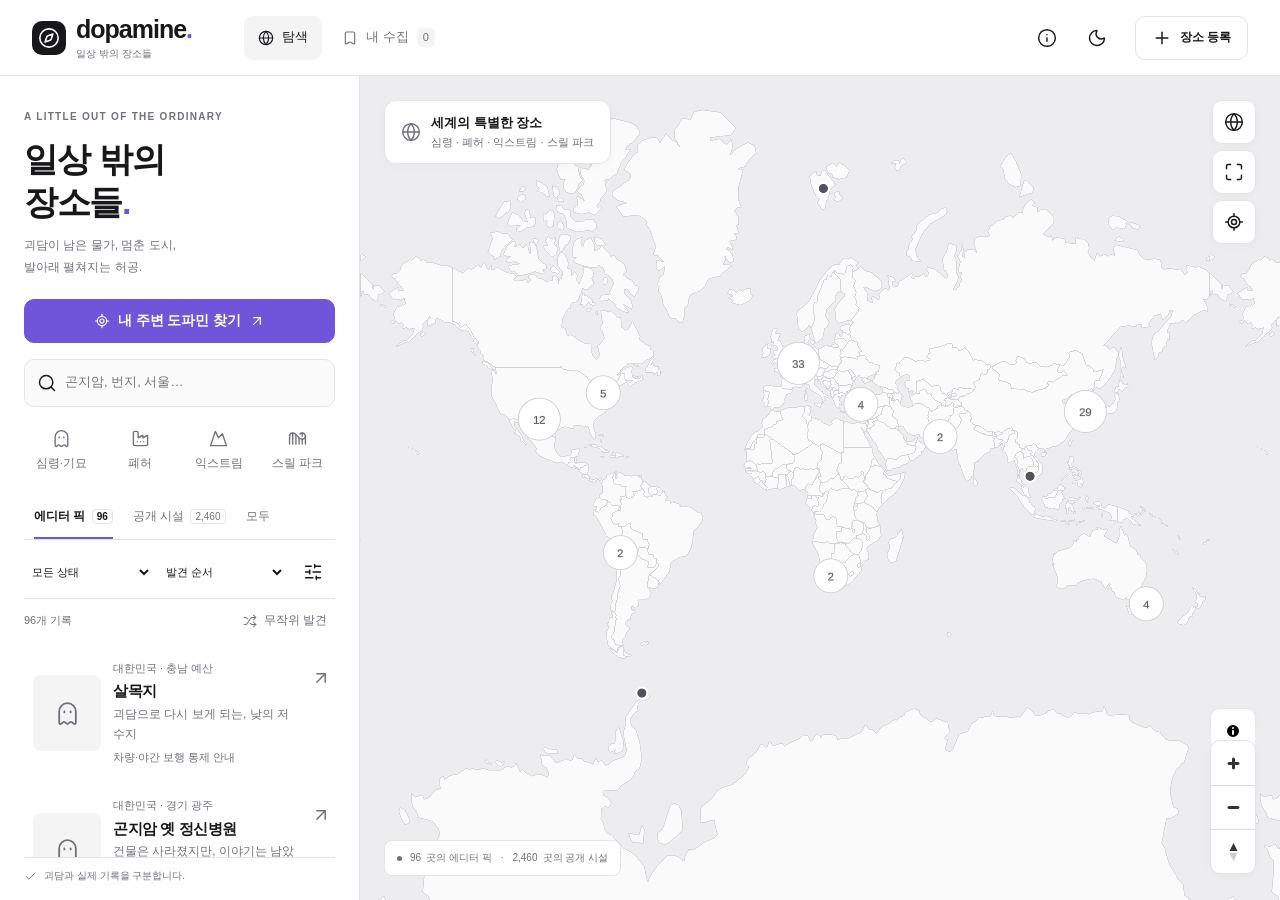
==== index.html @ 3e36cd55 "Publish Dopamine static assets" ====
<!doctype html>
<html lang="ko" data-theme="light">
<head>
<meta charset="UTF-8"><meta name="viewport" content="width=device-width,initial-scale=1,viewport-fit=cover">
<meta name="theme-color" content="#fafafa"><meta name="description" content="심령 명소, 폐허, 아찔한 체험과 스릴 어트랙션. 세계 지도에서 다음 도파민을 발견하고, 내 주변의 특별한 장소를 찾으십시오.">
<title>Dopamine · 일상 밖의 장소들</title><link rel="icon" href="./favicon.svg"><link rel="manifest" href="./manifest.webmanifest"><link rel="stylesheet" href="./app.css"><script type="module" src="./app.js"></script>
<meta property="og:title" content="Dopamine · 일상 밖의 장소들"><meta property="og:description" content="심장이 빨라지는 곳을 찾는 세계 지도."><meta property="og:type" content="website">
<script>try{document.documentElement.dataset.theme=JSON.parse(localStorage.getItem('dopamine-theme'))||(matchMedia('(prefers-color-scheme:dark)').matches?'dark':'light')}catch{}</script>
</head>
<body>
<a class="skip-link" href="#search">장소 검색으로 이동</a>
<header class="app-header">
  <a class="brand" href="./" aria-label="Dopamine 홈"><span class="brand-symbol" data-icon="Compass"></span><span>dopamine<span class="brand-dot">.</span><small>일상 밖의 장소들</small></span></a>
  <nav class="desktop-nav" aria-label="주요 탐색"><button id="explore-button" class="active"><span data-icon="Globe"></span>탐색</button><button id="saved-button"><span data-icon="Bookmark"></span>내 수집 <span id="saved-count" class="count">0</span></button></nav>
  <div class="header-actions"><button id="source-button" class="icon-button" aria-label="자료와 출처"><span data-icon="Info"></span></button><button id="theme-button" class="icon-button" aria-label="어두운 테마로 전환"><span data-icon="Moon"></span></button><button id="suggest-button" class="secondary desktop-only"><span data-icon="Plus"></span>장소 등록</button></div>
</header>
<main class="app-main">
  <aside id="explorer" class="explorer" aria-label="장소 탐색">
    <div class="explorer-top"><div class="intro"><span class="eyebrow">A LITTLE OUT OF THE ORDINARY</span><h1>일상 밖의 <br>장소들<span class="accent-text">.</span></h1><p>괴담이 남은 물가, 멈춘 도시,<br>발아래 펼쳐지는 허공.</p></div><button id="panel-close" class="icon-button mobile-only" aria-label="목록 닫기"><span data-icon="X"></span></button></div>
    <button id="nearby-button" class="primary nearby-cta"><span data-icon="LocateFixed"></span>내 주변 도파민 찾기<span data-icon="ArrowUpRight"></span></button>
    <div class="search-control"><span data-icon="Search"></span><input id="search" type="search" placeholder="곤지암, 번지, 서울…" aria-label="장소 검색" autocomplete="off"><button id="clear-search" class="icon-button" aria-label="검색 지우기" hidden><span data-icon="X"></span></button></div>
    <div id="theme-tabs" class="category-tabs" role="group" aria-label="장소 종류"></div>
    <div class="dataset-tabs" role="group" aria-label="자료 종류"><button data-dataset="curated" class="active">에디터 픽 <span id="curated-count">—</span></button><button data-dataset="inventory">공개 시설 <span id="inventory-count">—</span></button><button data-dataset="all">모두</button></div>
    <div id="location-context" class="location-context" hidden><span data-icon="MapPin"></span><span id="location-label"></span><button id="clear-location" class="icon-button" aria-label="위치 기준 해제"><span data-icon="X"></span></button></div>
    <div class="filter-row"><select id="visit-filter" aria-label="방문 상태"><option value="all">모든 상태</option><option value="visitable">운영 안내 있음</option><option value="archive">제한·미확인</option></select><select id="sort" aria-label="정렬"><option value="editor">발견 순서</option><option value="distance">가까운 순</option><option value="country">나라별</option><option value="rating">내 평점순</option></select><button id="filter-button" class="icon-button" aria-label="상세 필터"><span data-icon="SlidersHorizontal"></span></button></div>
    <div class="list-heading"><span id="result-count" aria-live="polite">기록을 불러오는 중</span><button id="random-button" class="text-button"><span data-icon="Shuffle"></span>무작위 발견</button></div>
    <div id="place-list" class="place-list" aria-label="검색 결과"></div>
    <div class="explorer-footer"><span data-icon="Check"></span><span id="data-note">괴담과 실제 기록을 구분합니다.</span></div>
  </aside>
  <section class="map-stage" aria-label="세계 장소 지도">
    <div id="map" class="map-container"></div>
    <div class="map-title"><span class="map-title-icon" data-icon="Globe"></span><div><strong id="map-title">세계의 특별한 장소</strong><span id="map-subtitle">지도에서 다음 발견을 시작하십시오.</span></div></div>
    <button id="mobile-search" class="mobile-search mobile-only" aria-label="검색과 장소 목록 열기"><span data-icon="Search"></span><span>어디로 떠나시겠습니까.</span><span data-icon="SlidersHorizontal"></span></button>
    <div class="map-actions"><button id="world-button" class="icon-button" aria-label="세계 전체 보기" title="세계 전체"><span data-icon="Globe"></span></button><button id="fit-button" class="icon-button" aria-label="현재 결과에 지도 맞추기" title="결과 보기"><span data-icon="Maximize"></span></button><button id="map-nearby" class="icon-button" aria-label="주변 장소 찾기" title="주변 장소"><span data-icon="LocateFixed"></span></button></div>
    <div id="map-summary" class="map-summary"><span class="live-dot"></span><span id="total-count">—</span>곳의 에디터 픽<span class="summary-divider">·</span><span id="public-total">—</span>곳의 공개 시설</div>
    <div class="mobile-map-teaser mobile-only"><div><span class="eyebrow">YOUR NEXT DISCOVERY</span><strong id="mobile-result-count">일상 밖으로, 한 걸음.</strong></div><button id="teaser-list" class="icon-button" aria-label="장소 목록 열기"><span data-icon="ArrowUpRight"></span></button></div>
    <article id="detail" class="detail-panel" aria-label="장소 상세 기록" hidden tabindex="-1"></article>
  </section>
</main>
<nav class="bottom-nav" aria-label="모바일 주요 탐색"><button data-nav="map" class="active"><span data-icon="Map"></span><span>지도</span></button><button data-nav="list"><span data-icon="List"></span><span>발견</span></button><button data-nav="nearby"><span data-icon="LocateFixed"></span><span>내 주변</span></button><button data-nav="saved"><span data-icon="Bookmark"></span><span>내 수집</span></button><button data-nav="more"><span data-icon="Menu"></span><span>더보기</span></button></nav>
<dialog id="nearby-dialog" class="sheet-dialog"><div class="dialog-heading"><div><span class="eyebrow">CLOSE TO YOU</span><h2>근처에도, 특별한 곳.</h2></div><button class="dialog-close icon-button" aria-label="주변 검색 닫기"><span data-icon="X"></span></button></div><p>현재 위치 또는 원하는 도시를 기준으로 가까운 장소를 찾습니다.</p><button id="locate-button" class="primary full-width"><span data-icon="LocateFixed"></span>현재 위치 사용</button><p class="privacy-note">위치는 이 기기의 거리 계산에만 사용됩니다. 위치를 별도로 저장하거나 전송하지 않습니다. 지도 서비스에는 보고 있는 지도 영역이 요청됩니다.</p><div id="location-error" class="notice" role="status" hidden></div><label for="city-select">도시로 시작하기</label><select id="city-select"><option value="seoul">서울</option><option value="busan">부산</option><option value="daegu">대구</option><option value="daejeon">대전</option><option value="gwangju">광주</option><option value="jeju">제주</option><option value="tokyo">도쿄</option><option value="london">런던</option><option value="paris">파리</option><option value="new-york">뉴욕</option><option value="los-angeles">로스앤젤레스</option><option value="sydney">시드니</option></select><button id="city-button" class="secondary full-width">이 도시 근처 찾기<span data-icon="ArrowUpRight"></span></button><button id="map-center-button" class="text-button full-width"><span data-icon="MapPin"></span>지금 지도 중심에서 찾기</button><div class="radius-row"><label for="radius">검색 반경</label><select id="radius"><option value="25">25 km</option><option value="50" selected>50 km</option><option value="100">100 km</option><option value="300">300 km</option><option value="0">거리 제한 없음</option></select></div></dialog>
<dialog id="filter-dialog" class="sheet-dialog"><div class="dialog-heading"><h2>탐색 필터</h2><button class="dialog-close icon-button" aria-label="필터 닫기"><span data-icon="X"></span></button></div><p>공개 시설은 OpenStreetMap의 시설 기록입니다. 현재 운영과 스릴 수준은 별도로 검증되지 않았습니다.</p><label for="facility-kind">공개 시설 종류</label><select id="facility-kind"><option value="all">모두</option><option value="roller_coaster">롤러코스터</option><option value="zipline">짚라인</option><option value="bungee">번지점프</option></select><button id="reset-filters" class="secondary full-width">검색 조건 초기화</button><button class="primary full-width dialog-apply">적용하기</button></dialog>
<dialog id="more-dialog" class="sheet-dialog"><div class="dialog-heading"><h2>Dopamine</h2><button class="dialog-close icon-button" aria-label="메뉴 닫기"><span data-icon="X"></span></button></div><button id="mobile-suggest" class="secondary full-width"><span data-icon="Plus"></span>내 지도에 장소 등록</button><button id="mobile-sources" class="secondary full-width"><span data-icon="Info"></span>자료와 출처</button><p>내 수집·평점·등록은 이 브라우저에 저장됩니다. 다른 기기나 다른 이용자와 공유되는 계정 기능은 아닙니다.</p></dialog>
<dialog id="suggest-dialog" class="sheet-dialog"><div class="dialog-heading"><div><span class="eyebrow">YOUR FIELD NOTE</span><h2>나만의 장소 기록</h2></div><button class="dialog-close icon-button" aria-label="장소 등록 닫기"><span data-icon="X"></span></button></div><p>이 브라우저의 내 지도에 저장됩니다. 전체 이용자에게 공개되는 등록은 아닙니다.</p><form id="suggest-form"><label for="place-name">장소 이름</label><input id="place-name" required maxlength="70"><div class="form-grid"><div><label for="place-country">나라 · 지역</label><input id="place-country" required maxlength="50"></div><div><label for="place-category">종류</label><select id="place-category"><option value="haunted">심령·기묘</option><option value="ruins">폐허</option><option value="extreme">익스트림</option><option value="parks">스릴 파크</option></select></div></div><div class="form-grid"><div><label for="place-lat">위도</label><input id="place-lat" required type="number" min="-90" max="90" step="any"></div><div><label for="place-lon">경도</label><input id="place-lon" required type="number" min="-180" max="180" step="any"></div></div><label for="place-source">근거 자료 주소</label><input id="place-source" required type="url" placeholder="https://"><label for="place-story">이 장소가 특별한 이유</label><textarea id="place-story" rows="3" maxlength="800" required></textarea><button class="primary full-width" type="submit"><span data-icon="Plus"></span>내 지도에 등록</button></form></dialog>
</body></html>
---- app.css ----
*{box-sizing:border-box}html,body{margin:0;max-width:100%;overflow-x:hidden}html{color-scheme:light}html[data-theme=dark]{color-scheme:dark}body{font-family:Inter,-apple-system,BlinkMacSystemFont,Segoe UI,Noto Sans KR,sans-serif;font-size:14px;line-height:1.6;color:var(--text);background:var(--bg);-webkit-font-smoothing:antialiased}button,input,select,textarea{font:inherit}button,a,input,select,textarea{-webkit-tap-highlight-color:transparent}button{cursor:pointer}button:disabled{cursor:wait;opacity:.5}button,a{touch-action:manipulation}a{color:inherit;text-decoration:none}button{color:inherit;background:none;border:0}button,a{transition:background-color .15s,color .15s,border-color .15s}button:active{transform:scale(.98)}:focus-visible{outline:2px solid var(--accent);outline-offset:3px}button:focus:not(:focus-visible){outline:none}button[hidden],[hidden]{display:none!important}h1,h2,h3,p{margin:0}h1,h2,h3{letter-spacing:-.04em;line-height:1.3;text-wrap:balance}p{overflow-wrap:anywhere;text-wrap:pretty}svg{width:20px;height:20px;flex-shrink:0;stroke-width:1.75}input,select,textarea{min-width:0;min-height:44px;font-size:16px;color:var(--text);background:var(--surface);border:1px solid var(--border);border-radius:10px;padding:10px 12px;width:100%}textarea{resize:vertical}label{display:block;font-weight:500;margin:16px 0 8px}select{padding-right:26px}button{min-height:44px;min-width:44px}a:not(.skip-link){min-height:44px}button.primary,button.secondary,a.primary,a.secondary{display:inline-flex;justify-content:center;align-items:center;gap:8px;min-height:44px;border-radius:10px;padding:11px 16px;font-weight:600;line-height:1.4}button.primary,a.primary{color:#fff;background:var(--accent);border:1px solid var(--accent)}button.primary:hover,a.primary:hover{background:var(--accent-hover)}button.secondary,a.secondary{background:var(--surface);border:1px solid var(--border)}button.secondary:hover,a.secondary:hover{background:var(--hover)}.icon-button{width:44px;height:44px;display:inline-flex;align-items:center;justify-content:center;border-radius:10px;flex-shrink:0}.icon-button:hover{background:var(--hover)}.text-button{display:inline-flex;align-items:center;justify-content:center;gap:7px;font-size:12px;color:var(--muted);border-radius:8px;padding:8px}.text-button:hover{color:var(--text);background:var(--hover)}.full-width{width:100%;margin-top:12px}.eyebrow{font-size:10px;letter-spacing:.13em;color:var(--muted);font-weight:600}.count{padding:1px 6px;background:var(--hover);font-size:11px;border-radius:5px}.skip-link{position:fixed;top:-100px;left:16px;z-index:1000;padding:12px;background:var(--surface)}.skip-link:focus{top:12px}dialog{background:var(--surface);color:var(--text);border:1px solid var(--border);padding:24px;width:calc(100% - 24px);max-width:520px;max-height:85dvh;border-radius:20px;box-shadow:0 16px 50px #0002;overflow-y:auto}dialog::backdrop{background:#0005;backdrop-filter:blur(3px)}.dialog-heading{display:flex;align-items:flex-start;justify-content:space-between;gap:12px;margin-bottom:12px}.dialog-heading h2,dialog h2{font-size:24px;margin-top:5px}dialog p{color:var(--muted);font-size:13px}dialog .dialog-close{float:right}dialog .form-grid{display:grid;grid-template-columns:1fr;gap:0}.source-list{display:grid;gap:16px;margin:24px 0}.source-list article{border-top:1px solid var(--border);padding-top:12px}.source-list a{font-weight:600;display:flex;align-items:center}.source-list p{font-size:13px;color:var(--muted)}.source-note{margin-top:16px!important}.notice{background:var(--hover);border:1px solid var(--border);padding:12px;border-radius:10px;font-size:13px;color:var(--muted);margin-top:12px}.privacy-note{font-size:11px;margin:12px 0 24px}.radius-row{display:flex;align-items:center;gap:16px;margin-top:16px}.radius-row label{flex-shrink:0;margin:0}.radius-row select{flex:1}#toast{position:fixed;bottom:calc(94px + env(safe-area-inset-bottom));left:50%;transform:translate(-50%,12px);background:var(--text);color:var(--surface);border-radius:12px;padding:12px 20px;font-size:13px;z-index:200;opacity:0;transition:opacity .15s,transform .15s;pointer-events:none;max-width:calc(100% - 32px);text-align:center;width:max-content}#toast.visible{opacity:1;transform:translate(-50%)}.data-failure{position:fixed;inset:0;background:var(--bg);z-index:300;padding:64px 24px;text-align:center}.data-failure button{border:1px solid var(--border);border-radius:10px;padding:12px;margin-top:24px}@media(min-width:640px){dialog .form-grid{grid-template-columns:1fr 1fr;gap:16px}dialog{padding:28px}#toast{bottom:32px}}@media(min-width:768px){input,select,textarea{font-size:14px}}@media(prefers-reduced-motion:reduce){*,*:before,*:after{transition:none!important;scroll-behavior:auto!important}}:root{--bg:#fafafa;--surface:#fff;--elevated:#f4f4f5;--text:#18181b;--muted:#71717a;--border:#e4e4e7;--hover:#f4f4f5;--accent:#7054d9;--accent-hover:#6145cb;--accent-soft:#7054d912;--shadow:0 2px 8px #18181b08;--bottom: calc(68px + env(safe-area-inset-bottom)) }[data-theme=dark]{--bg:#09090b;--surface:#18181b;--elevated:#27272a;--text:#fafafa;--muted:#a1a1aa;--border:#27272a;--hover:#27272a;--accent:#9b85ee;--accent-hover:#8c73e4;--accent-soft:#9b85ee18;--shadow:0 2px 8px #0002}.accent-text,.brand-dot{color:var(--accent)}.app-header{height:68px;padding:0 16px;display:flex;align-items:center;justify-content:space-between;background:var(--surface);border-bottom:1px solid var(--border);gap:12px;position:relative;z-index:30}.brand{display:flex;align-items:center;gap:10px;flex-shrink:0;font-size:24px;line-height:1.1;font-weight:650;letter-spacing:-1px}.brand-symbol{height:34px;width:34px;background:var(--text);color:var(--surface);border-radius:10px;display:flex;align-items:center;justify-content:center}.brand-symbol svg{height:22px;width:22px}.brand small{display:none;font-size:10px;color:var(--muted);font-weight:400;letter-spacing:0;margin-top:5px}.header-actions{display:flex;gap:4px;align-items:center}.desktop-only,.desktop-nav{display:none!important}.app-main{height:calc(100dvh - 68px - var(--bottom));position:relative;display:flex;min-height:0}.explorer{position:fixed;z-index:40;left:0;right:0;top:68px;bottom:var(--bottom);background:var(--surface);display:none;flex-direction:column;padding:16px;min-width:0;border-top:1px solid var(--border);overflow:hidden}.explorer.visible{display:flex}.explorer-top{display:flex;align-items:flex-start;justify-content:space-between}.intro{margin-bottom:20px}.intro h1{font-size:28px;font-weight:600;margin-top:8px;letter-spacing:-1.3px}.intro h1 br{display:none}.intro p{color:var(--muted);font-size:13px;margin-top:10px}.intro p br{display:none}.nearby-cta{width:100%;flex-shrink:0}.nearby-cta svg:last-child{margin-left:auto;width:16px}.search-control{display:flex;align-items:center;min-height:48px;margin:16px 0 12px;border:1px solid var(--border);border-radius:10px;background:var(--bg);padding-left:12px;gap:6px;flex-shrink:0}.search-control>svg{width:18px;color:var(--muted)}.search-control input{background:transparent;border:0;padding:10px 2px;box-shadow:none;border-radius:0;appearance:none;flex:1}.search-control input::-webkit-search-cancel-button{display:none}.category-tabs{display:grid;grid-template-columns:repeat(4,1fr);gap:4px;flex-shrink:0}.category-tab{display:flex;flex-direction:column;align-items:center;justify-content:center;gap:6px;font-size:11px;color:var(--muted);padding:9px 2px;border-radius:10px;border:1px solid transparent}.category-tab:hover{background:var(--hover)}.category-tab.active{color:var(--accent);background:var(--accent-soft);border-color:var(--accent)}.category-tab svg{width:19px;height:19px}.dataset-tabs{display:flex;align-items:center;border-bottom:1px solid var(--border);margin-top:12px;flex-shrink:0}.dataset-tabs button{font-size:12px;padding:8px 10px;color:var(--muted);position:relative;white-space:nowrap}.dataset-tabs button.active{color:var(--text);font-weight:600}.dataset-tabs button.active:after{content:"";height:2px;position:absolute;bottom:0;left:10px;right:10px;background:var(--accent)}.dataset-tabs span{font-size:10px;padding:1px 4px;border:1px solid var(--border);border-radius:4px;margin-left:3px}.filter-row{display:flex;align-items:center;gap:6px;margin-top:10px;flex-shrink:0}.filter-row select{flex:1;background:var(--surface);border:0;padding-left:4px;padding-right:20px;border-radius:6px}.location-context{display:flex;align-items:center;gap:8px;padding-left:12px;border:1px solid var(--border);border-radius:10px;font-size:12px;margin-top:12px;flex-shrink:0}.location-context>svg{width:16px;color:var(--accent)}.location-context>span:not([data-icon]){flex:1}.list-heading{display:flex;align-items:center;justify-content:space-between;gap:8px;border-top:1px solid var(--border);margin-top:4px;flex-shrink:0}.list-heading>span{font-size:11px;color:var(--muted)}.list-heading svg{width:14px}.place-list{overflow-y:auto;flex:1;min-height:80px;scrollbar-width:thin;padding-top:4px;overscroll-behavior:contain}.place-card{display:flex;align-items:center;text-align:left;width:100%;gap:12px;padding:12px 8px;min-height:100px;border:1px solid transparent;border-radius:12px;margin-bottom:4px;position:relative}.place-card:hover{background:var(--hover)}.place-card.active{background:var(--accent-soft);border-color:var(--accent)}.place-thumb{width:68px;height:76px;object-fit:cover;border-radius:8px;flex-shrink:0;background:var(--hover);display:flex;align-items:center;justify-content:center;color:var(--muted)}.place-thumb svg{width:25px;height:25px}.card-copy{flex:1;min-width:0}.card-meta{font-size:10px;color:var(--muted);display:flex;align-items:center;gap:5px;overflow:hidden;text-overflow:ellipsis;white-space:nowrap}.card-copy h3{font-size:14px;font-weight:600;margin:4px 0;overflow-wrap:anywhere;letter-spacing:-.03em}.card-copy p{font-size:11px;color:var(--muted);display:-webkit-box;-webkit-line-clamp:2;-webkit-box-orient:vertical;overflow:hidden;line-height:1.65}.card-status{font-size:10px;color:var(--muted);display:block;margin-top:5px}.card-arrow{width:15px;color:var(--muted);align-self:flex-start;margin-top:8px}.public-badge{font-size:9px;border:1px solid var(--border);border-radius:4px;padding:1px 4px}.distance{color:var(--accent);white-space:nowrap}.explorer-footer{border-top:1px solid var(--border);padding:10px 0 0;display:flex;align-items:center;gap:7px;font-size:10px;color:var(--muted);flex-shrink:0}.explorer-footer svg{width:13px;height:13px}.empty{padding:32px 12px;color:var(--muted);text-align:center;font-size:13px}.empty svg{width:32px;height:32px;margin-bottom:12px}.empty button{margin-top:16px}.load-more{width:100%;margin:12px 0}.map-stage{flex:1;min-width:0;position:relative;background:var(--bg);overflow:hidden}.map-container.maplibregl-map{position:absolute;inset:0}.map-title{display:none;position:absolute;top:24px;left:24px;align-items:center;gap:10px;background:var(--surface);border:1px solid var(--border);border-radius:12px;padding:12px 16px;box-shadow:var(--shadow);pointer-events:none}.map-title-icon{display:flex;color:var(--muted)}.map-title strong{display:block;font-weight:600;font-size:13px}.map-title span:not(.map-title-icon){font-size:11px;color:var(--muted);display:block}.mobile-search{position:absolute;top:16px;left:16px;right:16px;width:calc(100% - 32px);height:52px;display:flex;align-items:center;gap:12px;padding:8px 14px;background:var(--surface);border:1px solid var(--border);border-radius:12px;box-shadow:var(--shadow);color:var(--muted);font-size:14px;text-align:left}.mobile-search span:not([data-icon]){flex:1}.mobile-search svg:last-child{width:18px}.map-actions{position:absolute;right:16px;top:88px;display:flex;flex-direction:column;gap:6px}.map-actions button{border:1px solid var(--border);background:var(--surface);box-shadow:var(--shadow)}.map-summary{display:none;position:absolute;bottom:24px;left:24px;background:var(--surface);padding:9px 12px;border:1px solid var(--border);border-radius:8px;font-size:10px;color:var(--muted);align-items:center;gap:5px;pointer-events:none}.live-dot{width:5px;height:5px;background:var(--muted);border-radius:50%;margin-right:3px}.summary-divider{padding:0 4px}.mobile-map-teaser{position:absolute;bottom:46px;left:16px;right:16px;display:flex;align-items:center;justify-content:space-between;gap:12px;border:1px solid var(--border);border-radius:14px;background:var(--surface);padding:12px 14px;box-shadow:var(--shadow)}.mobile-map-teaser strong{display:block;font-size:15px;font-weight:550;margin-top:3px}.mobile-map-teaser .eyebrow{font-size:9px}.bottom-nav{position:fixed;left:0;right:0;bottom:0;height:var(--bottom);padding:5px 8px env(safe-area-inset-bottom);display:flex;align-items:flex-start;justify-content:space-around;border-top:1px solid var(--border);background:var(--surface);z-index:60}.bottom-nav button{display:flex;flex-direction:column;align-items:center;justify-content:center;gap:4px;min-height:56px;flex:1;color:var(--muted);font-size:10px;border-radius:10px}.bottom-nav button.active{color:var(--accent);background:var(--accent-soft)}.bottom-nav svg{width:20px}.detail-panel{position:fixed;inset:80px 8px var(--bottom);z-index:50;background:var(--surface);border:1px solid var(--border);border-radius:18px 18px 0 0;overflow-y:auto;overscroll-behavior:contain;box-shadow:var(--shadow)}.detail-topbar{position:sticky;top:0;z-index:3;display:flex;align-items:center;justify-content:space-between;gap:12px;background:var(--surface);padding:8px 12px;border-bottom:1px solid var(--border)}.detail-topbar>span{font-size:11px;color:var(--muted);display:flex;align-items:center;gap:8px}.detail-topbar .detail-buttons{display:flex;gap:4px}.detail-cover{height:210px;margin:16px 16px 0;border-radius:12px;overflow:hidden;position:relative;background:var(--hover);display:flex;align-items:center;justify-content:center}.detail-cover>img{width:100%;height:100%;object-fit:cover}.missing-photo{text-align:center;color:var(--muted);font-size:12px}.missing-photo svg{height:36px;width:36px;margin-bottom:8px}.detail-content{padding:20px 20px 32px}.detail-kicker{font-size:11px;color:var(--muted);margin-bottom:8px}.detail-content h2{font-size:28px;font-weight:600;overflow-wrap:anywhere}.tagline{font-size:14px;color:var(--muted);margin-top:10px}.tags{display:flex;flex-wrap:wrap;gap:6px;margin-top:16px}.tags span{padding:4px 8px;border:1px solid var(--border);border-radius:6px;font-size:10px;color:var(--muted)}.detail-primary-actions{display:flex;gap:8px;margin:24px 0}.detail-primary-actions .primary{flex:1}.detail-primary-actions .secondary{padding:11px 12px}.metrics{display:grid;grid-template-columns:repeat(2,minmax(0,1fr));gap:12px;padding:16px;border:1px solid var(--border);border-radius:10px;margin:20px 0}.metrics strong{font-size:22px;letter-spacing:-1px;font-weight:550}.metrics small{display:block;font-size:10px;color:var(--muted)}.field-section{border-top:1px solid var(--border);margin-top:24px;padding-top:20px}.section-label{font-size:11px;font-weight:600;display:flex;align-items:center;gap:8px;margin-bottom:10px}.field-section p,.field-section ul{font-size:13px;line-height:1.9;color:var(--muted)}.field-section ul{padding-left:18px;margin:0}.field-section li{margin-bottom:8px}.field-section small{font-size:10px;display:block;margin-top:8px;color:var(--muted)}.status-box{background:var(--bg);border:1px solid var(--border);border-radius:10px;padding:14px;margin:24px 0}.status-box strong{font-size:12px;display:flex;align-items:center;gap:7px}.status-box svg{width:15px}.status-box p{font-size:11px;color:var(--muted);line-height:1.8;margin-top:8px}.travel-links{display:grid;grid-template-columns:1fr;gap:8px}.travel-links a{display:flex;align-items:center;justify-content:space-between;border:1px solid var(--border);border-radius:9px;min-height:44px;padding:10px 12px;font-size:12px}.travel-links a:hover{background:var(--hover)}.travel-links svg{width:15px}.coordinate-note{font-size:10px;color:var(--muted);margin-top:12px;line-height:1.8}.gallery-link{display:flex;align-items:center;gap:8px;font-size:12px;margin:8px 0}.rating{display:flex;align-items:center;justify-content:space-between;gap:8px;margin-top:20px;flex-wrap:wrap}.rating>span{font-size:11px;color:var(--muted)}.rating>div{display:flex}.rating button{width:44px;height:44px;color:var(--muted);border-radius:8px}.rating button.on{color:var(--accent)}.rating button.on svg{fill:var(--accent-soft)}.personal-note{font-size:10px;color:var(--muted);margin-top:6px}.references a{display:flex;align-items:center;justify-content:space-between;gap:8px;font-size:12px;min-height:44px;line-height:1.5;border-bottom:1px solid var(--border);padding:8px 0;overflow-wrap:anywhere}.references p{font-size:10px;margin:12px 0}.photo-note{font-size:10px;color:var(--muted);margin-top:12px}.photo-credit{font-size:10px!important}.license-note{display:block;font-size:10px;color:var(--muted)}.maplibregl-ctrl-group{background:var(--surface)!important;border:1px solid var(--border)!important;border-radius:10px!important;box-shadow:var(--shadow)!important}.maplibregl-ctrl-group button{width:44px!important;height:44px!important}.maplibregl-ctrl button .maplibregl-ctrl-icon{filter:none}[data-theme=dark] .maplibregl-ctrl button .maplibregl-ctrl-icon{filter:invert(1)}.maplibregl-ctrl-attrib{font-size:9px!important;max-width:calc(100vw - 32px);background:var(--surface)!important;color:var(--muted)!important}.maplibregl-ctrl-attrib a{min-height:44px!important;display:inline-flex!important;align-items:center;padding:0 4px}.maplibregl-ctrl-attrib-button{height:44px!important;width:44px!important;background-color:var(--surface)!important}.maplibregl-ctrl-bottom-right .maplibregl-ctrl-group{display:none}.maplibregl-ctrl-bottom-right{bottom:0!important}.maplibregl-canvas-container:focus-visible{outline:none}.sheet-dialog{padding-bottom:max(24px,env(safe-area-inset-bottom))}.dialog-apply{margin-top:16px}@media(max-width:767px){.sheet-dialog[open]{position:fixed;margin:0;inset:auto 0 0;width:100%;max-width:none;border-radius:20px 20px 0 0;max-height:90dvh}.explorer.visible .intro{margin-bottom:10px}.explorer.visible .intro h1{font-size:24px}.explorer.visible .intro p,.explorer.visible .intro .eyebrow,.explorer.visible .nearby-cta{display:none}.explorer.visible .search-control{margin-top:0}.explorer.visible .category-tab{flex-direction:row;font-size:10px;gap:4px}.explorer.visible .category-tab svg{height:16px;width:16px}}@media(min-width:640px){.travel-links{grid-template-columns:1fr 1fr}.detail-content{padding:24px}}@media(min-width:768px){.mobile-only,.bottom-nav{display:none!important}.desktop-only,.desktop-nav{display:flex!important}.app-header{height:76px;padding:0 24px}.brand{font-size:25px}.brand small{display:block}.desktop-nav{align-items:center;gap:6px;margin-left:40px;margin-right:auto}.desktop-nav button{display:flex;align-items:center;gap:8px;color:var(--muted);font-size:13px;padding:10px 14px;border-radius:9px}.desktop-nav button.active{background:var(--hover);color:var(--text)}.desktop-nav svg{height:16px;width:16px}.header-actions{gap:6px}.header-actions .secondary{font-size:12px;margin-left:10px}.app-main{height:calc(100dvh - 76px)}.explorer{position:relative;display:flex;inset:auto;z-index:10;width:340px;flex-shrink:0;padding:24px 20px 16px;border:0;border-right:1px solid var(--border)}.intro{margin-bottom:20px}.intro h1{font-size:34px;margin-top:12px;line-height:1.25}.intro h1 br,.intro p br{display:block}.intro p{font-size:12px;line-height:1.8;margin-top:12px}.search-control input{font-size:13px}.filter-row select{font-size:11px}.map-title,.map-summary{display:flex}.map-actions{top:24px;right:24px}.detail-panel{position:absolute;inset:16px 16px 16px auto;width:390px;border-radius:14px;z-index:25}.detail-cover{height:210px}.detail-content h2{font-size:27px}.maplibregl-ctrl-bottom-right{bottom:16px!important;right:14px!important}.maplibregl-ctrl-bottom-right .maplibregl-ctrl-group{display:block}.maplibregl-ctrl-attrib{max-width:100%}.detail-open .map-summary{display:none}.detail-open .map-actions{right:424px}.detail-open .maplibregl-ctrl-bottom-right{right:416px!important}.detail-open .map-title{max-width:calc(100% - 448px)}}@media(min-width:1200px){.explorer{width:360px;padding:28px 24px 16px}.app-header{padding:0 32px}.map-stage.detail-open>.map-container{right:420px}.detail-panel{top:0;right:0;bottom:0;width:420px;border-radius:0;border-top:0;border-bottom:0;border-right:0;box-shadow:none}.detail-open .map-actions{right:444px}.detail-open .maplibregl-ctrl-bottom-right{right:434px!important}.detail-open .map-title{max-width:calc(100% - 468px)}.detail-content{padding:24px}.detail-cover{height:220px;margin:20px 20px 0}}@media(min-width:1600px){.explorer{width:380px}.detail-panel{width:440px}.map-stage.detail-open>.map-container{right:440px}.detail-open .map-actions{right:464px}.detail-open .maplibregl-ctrl-bottom-right{right:454px!important}}[data-icon]{display:inline-flex;align-items:center;justify-content:center}.maplibregl-ctrl-attrib-button{background-repeat:no-repeat!important;background-position:center!important;background-size:20px 20px!important;list-style:none;display:block;cursor:pointer;border-radius:10px}.maplibregl-ctrl-attrib-button::-webkit-details-marker{display:none}.maplibregl-ctrl-attrib{border:1px solid var(--border);border-radius:10px!important;box-shadow:var(--shadow);padding:0!important;min-width:44px;min-height:44px}.maplibregl-ctrl-attrib[open]{padding:4px 48px 4px 12px!important;max-width:360px}.maplibregl-ctrl-attrib:not([open]) .maplibregl-ctrl-attrib-inner{display:none!important}[data-theme=dark] .maplibregl-ctrl-attrib-button{filter:invert(1)}.search-control:focus-within{border-color:var(--accent)}.search-control input:focus-visible{outline:none}.intro h1{word-spacing:.04em}@media(max-width:767px){.maplibregl-ctrl-attrib[open]{max-width:calc(100vw - 32px)}.map-stage:has(.detail-panel:not([hidden])) .maplibregl-ctrl-bottom-right{display:none}}.card-meta,.card-status{font-size:11px}.card-copy p{font-size:12px}.card-copy h3{font-size:15px}.category-tab,.detail-kicker{font-size:12px}.field-section p,.field-section ul{font-size:14px}.status-box p,.privacy-note{font-size:12px}@media(max-width:767px){.explorer.visible .category-tab{font-size:11px}}.maplibregl-map{font:12px/20px Helvetica Neue,Arial,Helvetica,sans-serif;overflow:hidden;position:relative;-webkit-tap-highlight-color:rgb(0 0 0/0);-webkit-touch-callout:none}.maplibregl-canvas{position:absolute;left:0;top:0}.maplibregl-map:fullscreen{width:100%;height:100%}.maplibregl-ctrl-group button.maplibregl-ctrl-compass{touch-action:none}.maplibregl-canvas-container.maplibregl-interactive,.maplibregl-ctrl-group button.maplibregl-ctrl-compass{cursor:grab;-webkit-user-select:none;-moz-user-select:none;user-select:none}.maplibregl-canvas-container.maplibregl-interactive.maplibregl-track-pointer{cursor:pointer}.maplibregl-canvas-container.maplibregl-interactive:active,.maplibregl-ctrl-group button.maplibregl-ctrl-compass:active{cursor:grabbing}.maplibregl-canvas-container.maplibregl-touch-zoom-rotate,.maplibregl-canvas-container.maplibregl-touch-zoom-rotate .maplibregl-canvas{touch-action:pan-x pan-y}.maplibregl-canvas-container.maplibregl-touch-drag-pan,.maplibregl-canvas-container.maplibregl-touch-drag-pan .maplibregl-canvas{touch-action:pinch-zoom}.maplibregl-canvas-container.maplibregl-touch-zoom-rotate.maplibregl-touch-drag-pan,.maplibregl-canvas-container.maplibregl-touch-zoom-rotate.maplibregl-touch-drag-pan .maplibregl-canvas{touch-action:none}.maplibregl-canvas-container.maplibregl-touch-drag-pan.maplibregl-cooperative-gestures,.maplibregl-canvas-container.maplibregl-touch-drag-pan.maplibregl-cooperative-gestures .maplibregl-canvas{touch-action:pan-x pan-y}.maplibregl-ctrl-bottom-left,.maplibregl-ctrl-bottom-right,.maplibregl-ctrl-top-left,.maplibregl-ctrl-top-right{position:absolute;pointer-events:none;z-index:2}.maplibregl-ctrl-top-left{top:0;left:0}.maplibregl-ctrl-top-right{top:0;right:0}.maplibregl-ctrl-bottom-left{bottom:0;left:0}.maplibregl-ctrl-bottom-right{right:0;bottom:0}.maplibregl-ctrl{clear:both;pointer-events:auto;transform:translate(0)}.maplibregl-ctrl-top-left .maplibregl-ctrl{margin:10px 0 0 10px;float:left}.maplibregl-ctrl-top-right .maplibregl-ctrl{margin:10px 10px 0 0;float:right}.maplibregl-ctrl-bottom-left .maplibregl-ctrl{margin:0 0 10px 10px;float:left}.maplibregl-ctrl-bottom-right .maplibregl-ctrl{margin:0 10px 10px 0;float:right}.maplibregl-ctrl-group{border-radius:4px;background:#fff}.maplibregl-ctrl-group:not(:empty){box-shadow:0 0 0 2px #0000001a}@media(forced-colors:active){.maplibregl-ctrl-group:not(:empty){box-shadow:0 0 0 2px ButtonText}}.maplibregl-ctrl-group button{width:29px;height:29px;display:block;padding:0;outline:none;border:0;box-sizing:border-box;background-color:transparent;cursor:pointer}.maplibregl-ctrl button{-webkit-user-select:none;-moz-user-select:none;user-select:none}.maplibregl-ctrl-group button+button{border-top:1px solid #ddd}.maplibregl-ctrl button .maplibregl-ctrl-icon{display:block;width:100%;height:100%;background-repeat:no-repeat;background-position:50%}@media(forced-colors:active){.maplibregl-ctrl-icon{background-color:transparent}.maplibregl-ctrl-group button+button{border-top:1px solid ButtonText}}.maplibregl-ctrl button::-moz-focus-inner{border:0;padding:0}.maplibregl-ctrl-attrib-button:focus,.maplibregl-ctrl-group button:focus{box-shadow:0 0 2px 2px #0096ff}.maplibregl-ctrl button:disabled{cursor:not-allowed}.maplibregl-ctrl button:disabled .maplibregl-ctrl-icon{opacity:.25}@media(hover:hover){.maplibregl-ctrl button:not(:disabled):hover{background-color:#0000000d}}.maplibregl-ctrl button:not(:disabled):active{background-color:#0000000d}.maplibregl-ctrl-group button:focus:focus-visible{box-shadow:0 0 2px 2px #0096ff}.maplibregl-ctrl-group button:focus:not(:focus-visible){box-shadow:none}.maplibregl-ctrl-group button:focus:first-child{border-radius:4px 4px 0 0}.maplibregl-ctrl-group button:focus:last-child{border-radius:0 0 4px 4px}.maplibregl-ctrl-group button:focus:only-child{border-radius:inherit}.maplibregl-ctrl button.maplibregl-ctrl-zoom-out .maplibregl-ctrl-icon{background-image:url(data:image/svg+xml;charset=utf-8,%3Csvg%20xmlns%3D%22http%3A%2F%2Fwww.w3.org%2F2000%2Fsvg%22%20width%3D%2229%22%20height%3D%2229%22%20fill%3D%22%23333%22%20viewBox%3D%220%200%2029%2029%22%3E%3Cpath%20d%3D%22M10%2013c-.75%200-1.5.75-1.5%201.5S9.25%2016%2010%2016h9c.75%200%201.5-.75%201.5-1.5S19.75%2013%2019%2013z%22%2F%3E%3C%2Fsvg%3E)}.maplibregl-ctrl button.maplibregl-ctrl-zoom-in .maplibregl-ctrl-icon{background-image:url(data:image/svg+xml;charset=utf-8,%3Csvg%20xmlns%3D%22http%3A%2F%2Fwww.w3.org%2F2000%2Fsvg%22%20width%3D%2229%22%20height%3D%2229%22%20fill%3D%22%23333%22%20viewBox%3D%220%200%2029%2029%22%3E%3Cpath%20d%3D%22M14.5%208.5c-.75%200-1.5.75-1.5%201.5v3h-3c-.75%200-1.5.75-1.5%201.5S9.25%2016%2010%2016h3v3c0%20.75.75%201.5%201.5%201.5S16%2019.75%2016%2019v-3h3c.75%200%201.5-.75%201.5-1.5S19.75%2013%2019%2013h-3v-3c0-.75-.75-1.5-1.5-1.5%22%2F%3E%3C%2Fsvg%3E)}@media(forced-colors:active){.maplibregl-ctrl button.maplibregl-ctrl-zoom-out .maplibregl-ctrl-icon{background-image:url(data:image/svg+xml;charset=utf-8,%3Csvg%20xmlns%3D%22http%3A%2F%2Fwww.w3.org%2F2000%2Fsvg%22%20width%3D%2229%22%20height%3D%2229%22%20fill%3D%22%23fff%22%20viewBox%3D%220%200%2029%2029%22%3E%3Cpath%20d%3D%22M10%2013c-.75%200-1.5.75-1.5%201.5S9.25%2016%2010%2016h9c.75%200%201.5-.75%201.5-1.5S19.75%2013%2019%2013z%22%2F%3E%3C%2Fsvg%3E)}.maplibregl-ctrl button.maplibregl-ctrl-zoom-in .maplibregl-ctrl-icon{background-image:url(data:image/svg+xml;charset=utf-8,%3Csvg%20xmlns%3D%22http%3A%2F%2Fwww.w3.org%2F2000%2Fsvg%22%20width%3D%2229%22%20height%3D%2229%22%20fill%3D%22%23fff%22%20viewBox%3D%220%200%2029%2029%22%3E%3Cpath%20d%3D%22M14.5%208.5c-.75%200-1.5.75-1.5%201.5v3h-3c-.75%200-1.5.75-1.5%201.5S9.25%2016%2010%2016h3v3c0%20.75.75%201.5%201.5%201.5S16%2019.75%2016%2019v-3h3c.75%200%201.5-.75%201.5-1.5S19.75%2013%2019%2013h-3v-3c0-.75-.75-1.5-1.5-1.5%22%2F%3E%3C%2Fsvg%3E)}}@media(forced-colors:active)and (prefers-color-scheme:light){.maplibregl-ctrl button.maplibregl-ctrl-zoom-out .maplibregl-ctrl-icon{background-image:url(data:image/svg+xml;charset=utf-8,%3Csvg%20xmlns%3D%22http%3A%2F%2Fwww.w3.org%2F2000%2Fsvg%22%20width%3D%2229%22%20height%3D%2229%22%20viewBox%3D%220%200%2029%2029%22%3E%3Cpath%20d%3D%22M10%2013c-.75%200-1.5.75-1.5%201.5S9.25%2016%2010%2016h9c.75%200%201.5-.75%201.5-1.5S19.75%2013%2019%2013z%22%2F%3E%3C%2Fsvg%3E)}.maplibregl-ctrl button.maplibregl-ctrl-zoom-in .maplibregl-ctrl-icon{background-image:url(data:image/svg+xml;charset=utf-8,%3Csvg%20xmlns%3D%22http%3A%2F%2Fwww.w3.org%2F2000%2Fsvg%22%20width%3D%2229%22%20height%3D%2229%22%20viewBox%3D%220%200%2029%2029%22%3E%3Cpath%20d%3D%22M14.5%208.5c-.75%200-1.5.75-1.5%201.5v3h-3c-.75%200-1.5.75-1.5%201.5S9.25%2016%2010%2016h3v3c0%20.75.75%201.5%201.5%201.5S16%2019.75%2016%2019v-3h3c.75%200%201.5-.75%201.5-1.5S19.75%2013%2019%2013h-3v-3c0-.75-.75-1.5-1.5-1.5%22%2F%3E%3C%2Fsvg%3E)}}.maplibregl-ctrl button.maplibregl-ctrl-fullscreen .maplibregl-ctrl-icon{background-image:url(data:image/svg+xml;charset=utf-8,%3Csvg%20xmlns%3D%22http%3A%2F%2Fwww.w3.org%2F2000%2Fsvg%22%20width%3D%2229%22%20height%3D%2229%22%20fill%3D%22%23333%22%20viewBox%3D%220%200%2029%2029%22%3E%3Cpath%20d%3D%22M24%2016v5.5c0%201.75-.75%202.5-2.5%202.5H16v-1l3-1.5-4-5.5%201-1%205.5%204%201.5-3zM6%2016l1.5%203%205.5-4%201%201-4%205.5%203%201.5v1H7.5C5.75%2024%205%2023.25%205%2021.5V16zm7-11v1l-3%201.5%204%205.5-1%201-5.5-4L6%2013H5V7.5C5%205.75%205.75%205%207.5%205zm11%202.5c0-1.75-.75-2.5-2.5-2.5H16v1l3%201.5-4%205.5%201%201%205.5-4%201.5%203h1z%22%2F%3E%3C%2Fsvg%3E)}.maplibregl-ctrl button.maplibregl-ctrl-shrink .maplibregl-ctrl-icon{background-image:url(data:image/svg+xml;charset=utf-8,%3Csvg%20xmlns%3D%22http%3A%2F%2Fwww.w3.org%2F2000%2Fsvg%22%20width%3D%2229%22%20height%3D%2229%22%20viewBox%3D%220%200%2029%2029%22%3E%3Cpath%20d%3D%22M18.5%2016c-1.75%200-2.5.75-2.5%202.5V24h1l1.5-3%205.5%204%201-1-4-5.5%203-1.5v-1zM13%2018.5c0-1.75-.75-2.5-2.5-2.5H5v1l3%201.5L4%2024l1%201%205.5-4%201.5%203h1zm3-8c0%201.75.75%202.5%202.5%202.5H24v-1l-3-1.5L25%205l-1-1-5.5%204L17%205h-1zM10.5%2013c1.75%200%202.5-.75%202.5-2.5V5h-1l-1.5%203L5%204%204%205l4%205.5L5%2012v1z%22%2F%3E%3C%2Fsvg%3E)}@media(forced-colors:active){.maplibregl-ctrl button.maplibregl-ctrl-fullscreen .maplibregl-ctrl-icon{background-image:url(data:image/svg+xml;charset=utf-8,%3Csvg%20xmlns%3D%22http%3A%2F%2Fwww.w3.org%2F2000%2Fsvg%22%20width%3D%2229%22%20height%3D%2229%22%20fill%3D%22%23fff%22%20viewBox%3D%220%200%2029%2029%22%3E%3Cpath%20d%3D%22M24%2016v5.5c0%201.75-.75%202.5-2.5%202.5H16v-1l3-1.5-4-5.5%201-1%205.5%204%201.5-3zM6%2016l1.5%203%205.5-4%201%201-4%205.5%203%201.5v1H7.5C5.75%2024%205%2023.25%205%2021.5V16zm7-11v1l-3%201.5%204%205.5-1%201-5.5-4L6%2013H5V7.5C5%205.75%205.75%205%207.5%205zm11%202.5c0-1.75-.75-2.5-2.5-2.5H16v1l3%201.5-4%205.5%201%201%205.5-4%201.5%203h1z%22%2F%3E%3C%2Fsvg%3E)}.maplibregl-ctrl button.maplibregl-ctrl-shrink .maplibregl-ctrl-icon{background-image:url(data:image/svg+xml;charset=utf-8,%3Csvg%20xmlns%3D%22http%3A%2F%2Fwww.w3.org%2F2000%2Fsvg%22%20width%3D%2229%22%20height%3D%2229%22%20fill%3D%22%23fff%22%20viewBox%3D%220%200%2029%2029%22%3E%3Cpath%20d%3D%22M18.5%2016c-1.75%200-2.5.75-2.5%202.5V24h1l1.5-3%205.5%204%201-1-4-5.5%203-1.5v-1zM13%2018.5c0-1.75-.75-2.5-2.5-2.5H5v1l3%201.5L4%2024l1%201%205.5-4%201.5%203h1zm3-8c0%201.75.75%202.5%202.5%202.5H24v-1l-3-1.5L25%205l-1-1-5.5%204L17%205h-1zM10.5%2013c1.75%200%202.5-.75%202.5-2.5V5h-1l-1.5%203L5%204%204%205l4%205.5L5%2012v1z%22%2F%3E%3C%2Fsvg%3E)}}@media(forced-colors:active)and (prefers-color-scheme:light){.maplibregl-ctrl button.maplibregl-ctrl-fullscreen .maplibregl-ctrl-icon{background-image:url(data:image/svg+xml;charset=utf-8,%3Csvg%20xmlns%3D%22http%3A%2F%2Fwww.w3.org%2F2000%2Fsvg%22%20width%3D%2229%22%20height%3D%2229%22%20viewBox%3D%220%200%2029%2029%22%3E%3Cpath%20d%3D%22M24%2016v5.5c0%201.75-.75%202.5-2.5%202.5H16v-1l3-1.5-4-5.5%201-1%205.5%204%201.5-3zM6%2016l1.5%203%205.5-4%201%201-4%205.5%203%201.5v1H7.5C5.75%2024%205%2023.25%205%2021.5V16zm7-11v1l-3%201.5%204%205.5-1%201-5.5-4L6%2013H5V7.5C5%205.75%205.75%205%207.5%205zm11%202.5c0-1.75-.75-2.5-2.5-2.5H16v1l3%201.5-4%205.5%201%201%205.5-4%201.5%203h1z%22%2F%3E%3C%2Fsvg%3E)}.maplibregl-ctrl button.maplibregl-ctrl-shrink .maplibregl-ctrl-icon{background-image:url(data:image/svg+xml;charset=utf-8,%3Csvg%20xmlns%3D%22http%3A%2F%2Fwww.w3.org%2F2000%2Fsvg%22%20width%3D%2229%22%20height%3D%2229%22%20viewBox%3D%220%200%2029%2029%22%3E%3Cpath%20d%3D%22M18.5%2016c-1.75%200-2.5.75-2.5%202.5V24h1l1.5-3%205.5%204%201-1-4-5.5%203-1.5v-1zM13%2018.5c0-1.75-.75-2.5-2.5-2.5H5v1l3%201.5L4%2024l1%201%205.5-4%201.5%203h1zm3-8c0%201.75.75%202.5%202.5%202.5H24v-1l-3-1.5L25%205l-1-1-5.5%204L17%205h-1zM10.5%2013c1.75%200%202.5-.75%202.5-2.5V5h-1l-1.5%203L5%204%204%205l4%205.5L5%2012v1z%22%2F%3E%3C%2Fsvg%3E)}}.maplibregl-ctrl button.maplibregl-ctrl-compass .maplibregl-ctrl-icon{background-image:url(data:image/svg+xml;charset=utf-8,%3Csvg%20xmlns%3D%22http%3A%2F%2Fwww.w3.org%2F2000%2Fsvg%22%20width%3D%2229%22%20height%3D%2229%22%20fill%3D%22%23333%22%20viewBox%3D%220%200%2029%2029%22%3E%3Cpath%20d%3D%22m10.5%2014%204-8%204%208z%22%2F%3E%3Cpath%20fill%3D%22%23ccc%22%20d%3D%22m10.5%2016%204%208%204-8z%22%2F%3E%3C%2Fsvg%3E)}@media(forced-colors:active){.maplibregl-ctrl button.maplibregl-ctrl-compass .maplibregl-ctrl-icon{background-image:url(data:image/svg+xml;charset=utf-8,%3Csvg%20xmlns%3D%22http%3A%2F%2Fwww.w3.org%2F2000%2Fsvg%22%20width%3D%2229%22%20height%3D%2229%22%20fill%3D%22%23fff%22%20viewBox%3D%220%200%2029%2029%22%3E%3Cpath%20d%3D%22m10.5%2014%204-8%204%208z%22%2F%3E%3Cpath%20fill%3D%22%23ccc%22%20d%3D%22m10.5%2016%204%208%204-8z%22%2F%3E%3C%2Fsvg%3E)}}@media(forced-colors:active)and (prefers-color-scheme:light){.maplibregl-ctrl button.maplibregl-ctrl-compass .maplibregl-ctrl-icon{background-image:url(data:image/svg+xml;charset=utf-8,%3Csvg%20xmlns%3D%22http%3A%2F%2Fwww.w3.org%2F2000%2Fsvg%22%20width%3D%2229%22%20height%3D%2229%22%20viewBox%3D%220%200%2029%2029%22%3E%3Cpath%20d%3D%22m10.5%2014%204-8%204%208z%22%2F%3E%3Cpath%20fill%3D%22%23ccc%22%20d%3D%22m10.5%2016%204%208%204-8z%22%2F%3E%3C%2Fsvg%3E)}}.maplibregl-ctrl button.maplibregl-ctrl-globe .maplibregl-ctrl-icon{background-image:url(data:image/svg+xml;charset=utf-8,%3Csvg%20xmlns%3D%22http%3A%2F%2Fwww.w3.org%2F2000%2Fsvg%22%20width%3D%2222%22%20height%3D%2222%22%20fill%3D%22none%22%20stroke%3D%22%23333%22%20viewBox%3D%220%200%2022%2022%22%3E%3Ccircle%20cx%3D%2211%22%20cy%3D%2211%22%20r%3D%228.5%22%2F%3E%3Cpath%20d%3D%22M17.5%2011c0%204.819-3.02%208.5-6.5%208.5S4.5%2015.819%204.5%2011%207.52%202.5%2011%202.5s6.5%203.681%206.5%208.5Z%22%2F%3E%3Cpath%20d%3D%22M13.5%2011c0%202.447-.331%204.64-.853%206.206-.262.785-.562%201.384-.872%201.777-.314.399-.58.517-.775.517s-.461-.118-.775-.517c-.31-.393-.61-.992-.872-1.777C8.831%2015.64%208.5%2013.446%208.5%2011s.331-4.64.853-6.206c.262-.785.562-1.384.872-1.777.314-.399.58-.517.775-.517s.461.118.775.517c.31.393.61.992.872%201.777.522%201.565.853%203.76.853%206.206Z%22%2F%3E%3Cpath%20d%3D%22M11%207.5c-1.909%200-3.622-.166-4.845-.428-.616-.132-1.08-.283-1.379-.434a1.3%201.3%200%200%201-.224-.138q.07-.058.224-.138c.299-.151.763-.302%201.379-.434C7.378%205.666%209.091%205.5%2011%205.5s3.622.166%204.845.428c.616.132%201.08.283%201.379.434.105.053.177.1.224.138q-.07.058-.224.138c-.299.151-.763.302-1.379.434-1.223.262-2.936.428-4.845.428Zm0%209c-1.909%200-3.622-.166-4.845-.428-.616-.132-1.08-.283-1.379-.434a1.3%201.3%200%200%201-.224-.138%201.3%201.3%200%200%201%20.224-.138c.299-.151.763-.302%201.379-.434C7.378%2014.666%209.091%2014.5%2011%2014.5s3.622.166%204.845.428c.616.132%201.08.283%201.379.434.105.053.177.1.224.138a1.3%201.3%200%200%201-.224.138c-.299.151-.763.302-1.379.434-1.223.262-2.936.428-4.845.428Zm0-4c-2.46%200-4.672-.222-6.255-.574-.796-.177-1.406-.38-1.805-.59a1.5%201.5%200%200%201-.39-.272.3.3%200%200%201-.047-.064.3.3%200%200%201%20.048-.064c.066-.073.189-.167.389-.272.399-.21%201.009-.413%201.805-.59C6.328%209.722%208.54%209.5%2011%209.5s4.672.222%206.256.574c.795.177%201.405.38%201.804.59.2.105.323.2.39.272a.3.3%200%200%201%20.047.064.3.3%200%200%201-.048.064%201.4%201.4%200%200%201-.389.272c-.399.21-1.009.413-1.804.59-1.584.352-3.796.574-6.256.574Zm-8.501-1.51v.002zm0%20.018v.002zm17.002.002v-.002zm0-.018v-.002z%22%2F%3E%3C%2Fsvg%3E)}.maplibregl-ctrl button.maplibregl-ctrl-globe-enabled .maplibregl-ctrl-icon{background-image:url(data:image/svg+xml;charset=utf-8,%3Csvg%20xmlns%3D%22http%3A%2F%2Fwww.w3.org%2F2000%2Fsvg%22%20width%3D%2222%22%20height%3D%2222%22%20fill%3D%22none%22%20stroke%3D%22%2333b5e5%22%20viewBox%3D%220%200%2022%2022%22%3E%3Ccircle%20cx%3D%2211%22%20cy%3D%2211%22%20r%3D%228.5%22%2F%3E%3Cpath%20d%3D%22M17.5%2011c0%204.819-3.02%208.5-6.5%208.5S4.5%2015.819%204.5%2011%207.52%202.5%2011%202.5s6.5%203.681%206.5%208.5Z%22%2F%3E%3Cpath%20d%3D%22M13.5%2011c0%202.447-.331%204.64-.853%206.206-.262.785-.562%201.384-.872%201.777-.314.399-.58.517-.775.517s-.461-.118-.775-.517c-.31-.393-.61-.992-.872-1.777C8.831%2015.64%208.5%2013.446%208.5%2011s.331-4.64.853-6.206c.262-.785.562-1.384.872-1.777.314-.399.58-.517.775-.517s.461.118.775.517c.31.393.61.992.872%201.777.522%201.565.853%203.76.853%206.206Z%22%2F%3E%3Cpath%20d%3D%22M11%207.5c-1.909%200-3.622-.166-4.845-.428-.616-.132-1.08-.283-1.379-.434a1.3%201.3%200%200%201-.224-.138q.07-.058.224-.138c.299-.151.763-.302%201.379-.434C7.378%205.666%209.091%205.5%2011%205.5s3.622.166%204.845.428c.616.132%201.08.283%201.379.434.105.053.177.1.224.138q-.07.058-.224.138c-.299.151-.763.302-1.379.434-1.223.262-2.936.428-4.845.428Zm0%209c-1.909%200-3.622-.166-4.845-.428-.616-.132-1.08-.283-1.379-.434a1.3%201.3%200%200%201-.224-.138%201.3%201.3%200%200%201%20.224-.138c.299-.151.763-.302%201.379-.434C7.378%2014.666%209.091%2014.5%2011%2014.5s3.622.166%204.845.428c.616.132%201.08.283%201.379.434.105.053.177.1.224.138a1.3%201.3%200%200%201-.224.138c-.299.151-.763.302-1.379.434-1.223.262-2.936.428-4.845.428Zm0-4c-2.46%200-4.672-.222-6.255-.574-.796-.177-1.406-.38-1.805-.59a1.5%201.5%200%200%201-.39-.272.3.3%200%200%201-.047-.064.3.3%200%200%201%20.048-.064c.066-.073.189-.167.389-.272.399-.21%201.009-.413%201.805-.59C6.328%209.722%208.54%209.5%2011%209.5s4.672.222%206.256.574c.795.177%201.405.38%201.804.59.2.105.323.2.39.272a.3.3%200%200%201%20.047.064.3.3%200%200%201-.048.064%201.4%201.4%200%200%201-.389.272c-.399.21-1.009.413-1.804.59-1.584.352-3.796.574-6.256.574Zm-8.501-1.51v.002zm0%20.018v.002zm17.002.002v-.002zm0-.018v-.002z%22%2F%3E%3C%2Fsvg%3E)}.maplibregl-ctrl button.maplibregl-ctrl-terrain .maplibregl-ctrl-icon{background-image:url(data:image/svg+xml;charset=utf-8,%3Csvg%20xmlns%3D%22http%3A%2F%2Fwww.w3.org%2F2000%2Fsvg%22%20width%3D%2222%22%20height%3D%2222%22%20fill%3D%22%23333%22%20viewBox%3D%220%200%2022%2022%22%3E%3Cpath%20d%3D%22m1.754%2013.406%204.453-4.851%203.09%203.09%203.281%203.277.969-.969-3.309-3.312%203.844-4.121%206.148%206.886h1.082v-.855l-7.207-8.07-4.84%205.187L6.169%206.57l-5.48%205.965v.871ZM.688%2016.844h20.625v1.375H.688Zm0%200%22%2F%3E%3C%2Fsvg%3E)}.maplibregl-ctrl button.maplibregl-ctrl-terrain-enabled .maplibregl-ctrl-icon{background-image:url(data:image/svg+xml;charset=utf-8,%3Csvg%20xmlns%3D%22http%3A%2F%2Fwww.w3.org%2F2000%2Fsvg%22%20width%3D%2222%22%20height%3D%2222%22%20fill%3D%22%2333b5e5%22%20viewBox%3D%220%200%2022%2022%22%3E%3Cpath%20d%3D%22m1.754%2013.406%204.453-4.851%203.09%203.09%203.281%203.277.969-.969-3.309-3.312%203.844-4.121%206.148%206.886h1.082v-.855l-7.207-8.07-4.84%205.187L6.169%206.57l-5.48%205.965v.871ZM.688%2016.844h20.625v1.375H.688Zm0%200%22%2F%3E%3C%2Fsvg%3E)}.maplibregl-ctrl button.maplibregl-ctrl-geolocate .maplibregl-ctrl-icon{background-image:url(data:image/svg+xml;charset=utf-8,%3Csvg%20xmlns%3D%22http%3A%2F%2Fwww.w3.org%2F2000%2Fsvg%22%20width%3D%2229%22%20height%3D%2229%22%20fill%3D%22%23333%22%20viewBox%3D%220%200%2020%2020%22%3E%3Cpath%20d%3D%22M10%204C9%204%209%205%209%205v.1A5%205%200%200%200%205.1%209H5s-1%200-1%201%201%201%201%201h.1A5%205%200%200%200%209%2014.9v.1s0%201%201%201%201-1%201-1v-.1a5%205%200%200%200%203.9-3.9h.1s1%200%201-1-1-1-1-1h-.1A5%205%200%200%200%2011%205.1V5s0-1-1-1m0%202.5a3.5%203.5%200%201%201%200%207%203.5%203.5%200%201%201%200-7%22%2F%3E%3Ccircle%20cx%3D%2210%22%20cy%3D%2210%22%20r%3D%222%22%2F%3E%3C%2Fsvg%3E)}.maplibregl-ctrl button.maplibregl-ctrl-geolocate:disabled .maplibregl-ctrl-icon{background-image:url(data:image/svg+xml;charset=utf-8,%3Csvg%20xmlns%3D%22http%3A%2F%2Fwww.w3.org%2F2000%2Fsvg%22%20width%3D%2229%22%20height%3D%2229%22%20fill%3D%22%23aaa%22%20viewBox%3D%220%200%2020%2020%22%3E%3Cpath%20d%3D%22M10%204C9%204%209%205%209%205v.1A5%205%200%200%200%205.1%209H5s-1%200-1%201%201%201%201%201h.1A5%205%200%200%200%209%2014.9v.1s0%201%201%201%201-1%201-1v-.1a5%205%200%200%200%203.9-3.9h.1s1%200%201-1-1-1-1-1h-.1A5%205%200%200%200%2011%205.1V5s0-1-1-1m0%202.5a3.5%203.5%200%201%201%200%207%203.5%203.5%200%201%201%200-7%22%2F%3E%3Ccircle%20cx%3D%2210%22%20cy%3D%2210%22%20r%3D%222%22%2F%3E%3Cpath%20fill%3D%22red%22%20d%3D%22m14%205%201%201-9%209-1-1z%22%2F%3E%3C%2Fsvg%3E)}.maplibregl-ctrl button.maplibregl-ctrl-geolocate.maplibregl-ctrl-geolocate-active .maplibregl-ctrl-icon{background-image:url(data:image/svg+xml;charset=utf-8,%3Csvg%20xmlns%3D%22http%3A%2F%2Fwww.w3.org%2F2000%2Fsvg%22%20width%3D%2229%22%20height%3D%2229%22%20fill%3D%22%2333b5e5%22%20viewBox%3D%220%200%2020%2020%22%3E%3Cpath%20d%3D%22M10%204C9%204%209%205%209%205v.1A5%205%200%200%200%205.1%209H5s-1%200-1%201%201%201%201%201h.1A5%205%200%200%200%209%2014.9v.1s0%201%201%201%201-1%201-1v-.1a5%205%200%200%200%203.9-3.9h.1s1%200%201-1-1-1-1-1h-.1A5%205%200%200%200%2011%205.1V5s0-1-1-1m0%202.5a3.5%203.5%200%201%201%200%207%203.5%203.5%200%201%201%200-7%22%2F%3E%3Ccircle%20cx%3D%2210%22%20cy%3D%2210%22%20r%3D%222%22%2F%3E%3C%2Fsvg%3E)}.maplibregl-ctrl button.maplibregl-ctrl-geolocate.maplibregl-ctrl-geolocate-active-error .maplibregl-ctrl-icon{background-image:url(data:image/svg+xml;charset=utf-8,%3Csvg%20xmlns%3D%22http%3A%2F%2Fwww.w3.org%2F2000%2Fsvg%22%20width%3D%2229%22%20height%3D%2229%22%20fill%3D%22%23e58978%22%20viewBox%3D%220%200%2020%2020%22%3E%3Cpath%20d%3D%22M10%204C9%204%209%205%209%205v.1A5%205%200%200%200%205.1%209H5s-1%200-1%201%201%201%201%201h.1A5%205%200%200%200%209%2014.9v.1s0%201%201%201%201-1%201-1v-.1a5%205%200%200%200%203.9-3.9h.1s1%200%201-1-1-1-1-1h-.1A5%205%200%200%200%2011%205.1V5s0-1-1-1m0%202.5a3.5%203.5%200%201%201%200%207%203.5%203.5%200%201%201%200-7%22%2F%3E%3Ccircle%20cx%3D%2210%22%20cy%3D%2210%22%20r%3D%222%22%2F%3E%3C%2Fsvg%3E)}.maplibregl-ctrl button.maplibregl-ctrl-geolocate.maplibregl-ctrl-geolocate-background .maplibregl-ctrl-icon{background-image:url(data:image/svg+xml;charset=utf-8,%3Csvg%20xmlns%3D%22http%3A%2F%2Fwww.w3.org%2F2000%2Fsvg%22%20width%3D%2229%22%20height%3D%2229%22%20fill%3D%22%2333b5e5%22%20viewBox%3D%220%200%2020%2020%22%3E%3Cpath%20d%3D%22M10%204C9%204%209%205%209%205v.1A5%205%200%200%200%205.1%209H5s-1%200-1%201%201%201%201%201h.1A5%205%200%200%200%209%2014.9v.1s0%201%201%201%201-1%201-1v-.1a5%205%200%200%200%203.9-3.9h.1s1%200%201-1-1-1-1-1h-.1A5%205%200%200%200%2011%205.1V5s0-1-1-1m0%202.5a3.5%203.5%200%201%201%200%207%203.5%203.5%200%201%201%200-7%22%2F%3E%3C%2Fsvg%3E)}.maplibregl-ctrl button.maplibregl-ctrl-geolocate.maplibregl-ctrl-geolocate-background-error .maplibregl-ctrl-icon{background-image:url(data:image/svg+xml;charset=utf-8,%3Csvg%20xmlns%3D%22http%3A%2F%2Fwww.w3.org%2F2000%2Fsvg%22%20width%3D%2229%22%20height%3D%2229%22%20fill%3D%22%23e54e33%22%20viewBox%3D%220%200%2020%2020%22%3E%3Cpath%20d%3D%22M10%204C9%204%209%205%209%205v.1A5%205%200%200%200%205.1%209H5s-1%200-1%201%201%201%201%201h.1A5%205%200%200%200%209%2014.9v.1s0%201%201%201%201-1%201-1v-.1a5%205%200%200%200%203.9-3.9h.1s1%200%201-1-1-1-1-1h-.1A5%205%200%200%200%2011%205.1V5s0-1-1-1m0%202.5a3.5%203.5%200%201%201%200%207%203.5%203.5%200%201%201%200-7%22%2F%3E%3C%2Fsvg%3E)}.maplibregl-ctrl button.maplibregl-ctrl-geolocate.maplibregl-ctrl-geolocate-waiting .maplibregl-ctrl-icon{animation:maplibregl-spin 2s linear infinite}@media(forced-colors:active){.maplibregl-ctrl button.maplibregl-ctrl-geolocate .maplibregl-ctrl-icon{background-image:url(data:image/svg+xml;charset=utf-8,%3Csvg%20xmlns%3D%22http%3A%2F%2Fwww.w3.org%2F2000%2Fsvg%22%20width%3D%2229%22%20height%3D%2229%22%20fill%3D%22%23fff%22%20viewBox%3D%220%200%2020%2020%22%3E%3Cpath%20d%3D%22M10%204C9%204%209%205%209%205v.1A5%205%200%200%200%205.1%209H5s-1%200-1%201%201%201%201%201h.1A5%205%200%200%200%209%2014.9v.1s0%201%201%201%201-1%201-1v-.1a5%205%200%200%200%203.9-3.9h.1s1%200%201-1-1-1-1-1h-.1A5%205%200%200%200%2011%205.1V5s0-1-1-1m0%202.5a3.5%203.5%200%201%201%200%207%203.5%203.5%200%201%201%200-7%22%2F%3E%3Ccircle%20cx%3D%2210%22%20cy%3D%2210%22%20r%3D%222%22%2F%3E%3C%2Fsvg%3E)}.maplibregl-ctrl button.maplibregl-ctrl-geolocate:disabled .maplibregl-ctrl-icon{background-image:url(data:image/svg+xml;charset=utf-8,%3Csvg%20xmlns%3D%22http%3A%2F%2Fwww.w3.org%2F2000%2Fsvg%22%20width%3D%2229%22%20height%3D%2229%22%20fill%3D%22%23999%22%20viewBox%3D%220%200%2020%2020%22%3E%3Cpath%20d%3D%22M10%204C9%204%209%205%209%205v.1A5%205%200%200%200%205.1%209H5s-1%200-1%201%201%201%201%201h.1A5%205%200%200%200%209%2014.9v.1s0%201%201%201%201-1%201-1v-.1a5%205%200%200%200%203.9-3.9h.1s1%200%201-1-1-1-1-1h-.1A5%205%200%200%200%2011%205.1V5s0-1-1-1m0%202.5a3.5%203.5%200%201%201%200%207%203.5%203.5%200%201%201%200-7%22%2F%3E%3Ccircle%20cx%3D%2210%22%20cy%3D%2210%22%20r%3D%222%22%2F%3E%3Cpath%20fill%3D%22red%22%20d%3D%22m14%205%201%201-9%209-1-1z%22%2F%3E%3C%2Fsvg%3E)}.maplibregl-ctrl button.maplibregl-ctrl-geolocate.maplibregl-ctrl-geolocate-active .maplibregl-ctrl-icon{background-image:url(data:image/svg+xml;charset=utf-8,%3Csvg%20xmlns%3D%22http%3A%2F%2Fwww.w3.org%2F2000%2Fsvg%22%20width%3D%2229%22%20height%3D%2229%22%20fill%3D%22%2333b5e5%22%20viewBox%3D%220%200%2020%2020%22%3E%3Cpath%20d%3D%22M10%204C9%204%209%205%209%205v.1A5%205%200%200%200%205.1%209H5s-1%200-1%201%201%201%201%201h.1A5%205%200%200%200%209%2014.9v.1s0%201%201%201%201-1%201-1v-.1a5%205%200%200%200%203.9-3.9h.1s1%200%201-1-1-1-1-1h-.1A5%205%200%200%200%2011%205.1V5s0-1-1-1m0%202.5a3.5%203.5%200%201%201%200%207%203.5%203.5%200%201%201%200-7%22%2F%3E%3Ccircle%20cx%3D%2210%22%20cy%3D%2210%22%20r%3D%222%22%2F%3E%3C%2Fsvg%3E)}.maplibregl-ctrl button.maplibregl-ctrl-geolocate.maplibregl-ctrl-geolocate-active-error .maplibregl-ctrl-icon{background-image:url(data:image/svg+xml;charset=utf-8,%3Csvg%20xmlns%3D%22http%3A%2F%2Fwww.w3.org%2F2000%2Fsvg%22%20width%3D%2229%22%20height%3D%2229%22%20fill%3D%22%23e58978%22%20viewBox%3D%220%200%2020%2020%22%3E%3Cpath%20d%3D%22M10%204C9%204%209%205%209%205v.1A5%205%200%200%200%205.1%209H5s-1%200-1%201%201%201%201%201h.1A5%205%200%200%200%209%2014.9v.1s0%201%201%201%201-1%201-1v-.1a5%205%200%200%200%203.9-3.9h.1s1%200%201-1-1-1-1-1h-.1A5%205%200%200%200%2011%205.1V5s0-1-1-1m0%202.5a3.5%203.5%200%201%201%200%207%203.5%203.5%200%201%201%200-7%22%2F%3E%3Ccircle%20cx%3D%2210%22%20cy%3D%2210%22%20r%3D%222%22%2F%3E%3C%2Fsvg%3E)}.maplibregl-ctrl button.maplibregl-ctrl-geolocate.maplibregl-ctrl-geolocate-background .maplibregl-ctrl-icon{background-image:url(data:image/svg+xml;charset=utf-8,%3Csvg%20xmlns%3D%22http%3A%2F%2Fwww.w3.org%2F2000%2Fsvg%22%20width%3D%2229%22%20height%3D%2229%22%20fill%3D%22%2333b5e5%22%20viewBox%3D%220%200%2020%2020%22%3E%3Cpath%20d%3D%22M10%204C9%204%209%205%209%205v.1A5%205%200%200%200%205.1%209H5s-1%200-1%201%201%201%201%201h.1A5%205%200%200%200%209%2014.9v.1s0%201%201%201%201-1%201-1v-.1a5%205%200%200%200%203.9-3.9h.1s1%200%201-1-1-1-1-1h-.1A5%205%200%200%200%2011%205.1V5s0-1-1-1m0%202.5a3.5%203.5%200%201%201%200%207%203.5%203.5%200%201%201%200-7%22%2F%3E%3C%2Fsvg%3E)}.maplibregl-ctrl button.maplibregl-ctrl-geolocate.maplibregl-ctrl-geolocate-background-error .maplibregl-ctrl-icon{background-image:url(data:image/svg+xml;charset=utf-8,%3Csvg%20xmlns%3D%22http%3A%2F%2Fwww.w3.org%2F2000%2Fsvg%22%20width%3D%2229%22%20height%3D%2229%22%20fill%3D%22%23e54e33%22%20viewBox%3D%220%200%2020%2020%22%3E%3Cpath%20d%3D%22M10%204C9%204%209%205%209%205v.1A5%205%200%200%200%205.1%209H5s-1%200-1%201%201%201%201%201h.1A5%205%200%200%200%209%2014.9v.1s0%201%201%201%201-1%201-1v-.1a5%205%200%200%200%203.9-3.9h.1s1%200%201-1-1-1-1-1h-.1A5%205%200%200%200%2011%205.1V5s0-1-1-1m0%202.5a3.5%203.5%200%201%201%200%207%203.5%203.5%200%201%201%200-7%22%2F%3E%3C%2Fsvg%3E)}}@media(forced-colors:active)and (prefers-color-scheme:light){.maplibregl-ctrl button.maplibregl-ctrl-geolocate .maplibregl-ctrl-icon{background-image:url(data:image/svg+xml;charset=utf-8,%3Csvg%20xmlns%3D%22http%3A%2F%2Fwww.w3.org%2F2000%2Fsvg%22%20width%3D%2229%22%20height%3D%2229%22%20viewBox%3D%220%200%2020%2020%22%3E%3Cpath%20d%3D%22M10%204C9%204%209%205%209%205v.1A5%205%200%200%200%205.1%209H5s-1%200-1%201%201%201%201%201h.1A5%205%200%200%200%209%2014.9v.1s0%201%201%201%201-1%201-1v-.1a5%205%200%200%200%203.9-3.9h.1s1%200%201-1-1-1-1-1h-.1A5%205%200%200%200%2011%205.1V5s0-1-1-1m0%202.5a3.5%203.5%200%201%201%200%207%203.5%203.5%200%201%201%200-7%22%2F%3E%3Ccircle%20cx%3D%2210%22%20cy%3D%2210%22%20r%3D%222%22%2F%3E%3C%2Fsvg%3E)}.maplibregl-ctrl button.maplibregl-ctrl-geolocate:disabled .maplibregl-ctrl-icon{background-image:url(data:image/svg+xml;charset=utf-8,%3Csvg%20xmlns%3D%22http%3A%2F%2Fwww.w3.org%2F2000%2Fsvg%22%20width%3D%2229%22%20height%3D%2229%22%20fill%3D%22%23666%22%20viewBox%3D%220%200%2020%2020%22%3E%3Cpath%20d%3D%22M10%204C9%204%209%205%209%205v.1A5%205%200%200%200%205.1%209H5s-1%200-1%201%201%201%201%201h.1A5%205%200%200%200%209%2014.9v.1s0%201%201%201%201-1%201-1v-.1a5%205%200%200%200%203.9-3.9h.1s1%200%201-1-1-1-1-1h-.1A5%205%200%200%200%2011%205.1V5s0-1-1-1m0%202.5a3.5%203.5%200%201%201%200%207%203.5%203.5%200%201%201%200-7%22%2F%3E%3Ccircle%20cx%3D%2210%22%20cy%3D%2210%22%20r%3D%222%22%2F%3E%3Cpath%20fill%3D%22red%22%20d%3D%22m14%205%201%201-9%209-1-1z%22%2F%3E%3C%2Fsvg%3E)}}@keyframes maplibregl-spin{0%{transform:rotate(0)}to{transform:rotate(1turn)}}a.maplibregl-ctrl-logo{width:88px;height:23px;margin:0 0 -4px -4px;display:block;background-repeat:no-repeat;cursor:pointer;overflow:hidden;background-image:url("data:image/svg+xml;charset=utf-8,%3Csvg%20xmlns%3D%22http%3A%2F%2Fwww.w3.org%2F2000%2Fsvg%22%20width%3D%2288%22%20height%3D%2223%22%20fill%3D%22none%22%3E%3Cpath%20fill%3D%22%23000%22%20fill-opacity%3D%22.4%22%20fill-rule%3D%22evenodd%22%20d%3D%22M17.408%2016.796h-1.827l2.501-12.095h.198l3.324%206.533.988%202.19.988-2.19%203.258-6.533h.181l2.6%2012.095h-1.81l-1.218-5.644-.362-1.71-.658%201.71-2.929%205.644h-.098l-2.914-5.644-.757-1.71-.345%201.71zm1.958-3.42-.726%203.663a1.255%201.255%200%200%201-1.232%201.011h-1.827a1.255%201.255%200%200%201-1.229-1.509l2.501-12.095a1.255%201.255%200%200%201%201.23-1.001h.197a1.25%201.25%200%200%201%201.12.685l3.19%206.273%203.125-6.263a1.25%201.25%200%200%201%201.123-.695h.181a1.255%201.255%200%200%201%201.227.991l1.443%206.71a5%205%200%200%201%20.314-.787l.009-.016a4.6%204.6%200%200%201%201.777-1.887c.782-.46%201.668-.667%202.611-.667a4.6%204.6%200%200%201%201.7.32l.306.134c.21-.16.474-.256.759-.256h1.694a1.255%201.255%200%200%201%201.212.925%201.255%201.255%200%200%201%201.212-.925h1.711c.284%200%20.545.094.755.252.613-.3%201.312-.45%202.075-.45%201.356%200%202.557.445%203.482%201.4q.47.48.763%201.064V4.701a1.255%201.255%200%200%201%201.255-1.255h1.86A1.255%201.255%200%200%201%2054.44%204.7v9.194h2.217c.19%200%20.37.043.532.118v-4.77c0-.356.147-.678.385-.906a2.42%202.42%200%200%201-.682-1.71c0-.665.267-1.253.735-1.7a2.45%202.45%200%200%201%201.722-.674%202.43%202.43%200%200%201%201.705.675q.318.302.504.683V4.7a1.255%201.255%200%200%201%201.255-1.255h1.744A1.255%201.255%200%200%201%2065.812%204.7v3.335a4.8%204.8%200%200%201%201.526-.246c.938%200%201.817.214%202.59.69a4.47%204.47%200%200%201%201.67%201.743v-.98a1.255%201.255%200%200%201%201.256-1.256h1.777c.233%200%20.451.064.639.174a3.4%203.4%200%200%201%201.567-.372c.346%200%20.861.02%201.285.232a1.25%201.25%200%200%201%20.689%201.004%204.7%204.7%200%200%201%20.853-.588c.795-.44%201.675-.647%202.61-.647%201.385%200%202.65.39%203.525%201.396.836.938%201.168%202.173%201.168%203.528q-.001.515-.056%201.051a1.255%201.255%200%200%201-.947%201.09l.408.952a1.255%201.255%200%200%201-.477%201.552c-.418.268-.92.463-1.458.612-.613.171-1.304.244-2.049.244-1.06%200-2.043-.207-2.886-.698l-.015-.008c-.798-.48-1.419-1.135-1.818-1.963l-.004-.008a5.8%205.8%200%200%201-.548-2.512q0-.429.053-.843a1.3%201.3%200%200%201-.333-.086l-.166-.004c-.223%200-.426.062-.643.228-.03.024-.142.139-.142.59v3.883a1.255%201.255%200%200%201-1.256%201.256h-1.777a1.255%201.255%200%200%201-1.256-1.256V15.69l-.032.057a4.8%204.8%200%200%201-1.86%201.833%205.04%205.04%200%200%201-2.484.634%204.5%204.5%200%200%201-1.935-.424%201.25%201.25%200%200%201-.764.258h-1.71a1.255%201.255%200%200%201-1.256-1.255V7.687a2.4%202.4%200%200%201-.428.625c.253.23.412.561.412.93v7.553a1.255%201.255%200%200%201-1.256%201.255h-1.843a1.25%201.25%200%200%201-.894-.373c-.228.23-.544.373-.894.373H51.32a1.255%201.255%200%200%201-1.256-1.255v-1.251l-.061.117a4.7%204.7%200%200%201-1.782%201.884%204.77%204.77%200%200%201-2.485.67%205.6%205.6%200%200%201-1.485-.188l.009%202.764a1.255%201.255%200%200%201-1.255%201.259h-1.729a1.255%201.255%200%200%201-1.255-1.255v-3.537a1.255%201.255%200%200%201-1.167.793h-1.679a1.25%201.25%200%200%201-.77-.263%204.5%204.5%200%200%201-1.945.429c-.885%200-1.724-.21-2.495-.632l-.017-.01a5%205%200%200%201-1.081-.836%201.255%201.255%200%200%201-1.254%201.312h-1.81a1.255%201.255%200%200%201-1.228-.99l-.782-3.625-2.044%203.939a1.25%201.25%200%200%201-1.115.676h-.098a1.25%201.25%200%200%201-1.116-.68l-2.061-3.994zM35.92%2016.63l.207-.114.223-.15q.493-.356.735-.785l.061-.118.033%201.332h1.678V9.242h-1.694l-.033%201.267q-.133-.329-.526-.658l-.032-.028a3.2%203.2%200%200%200-.668-.428l-.27-.12a3.3%203.3%200%200%200-1.235-.23q-1.136-.001-1.974.493a3.36%203.36%200%200%200-1.3%201.382q-.445.89-.444%202.074%200%201.2.51%202.107a3.8%203.8%200%200%200%201.382%201.381%203.9%203.9%200%200%200%201.893.477q.795%200%201.455-.33zm-2.789-5.38q-.576.675-.575%201.762%200%201.102.559%201.794.576.675%201.645.675a2.25%202.25%200%200%200%20.934-.19%202.2%202.2%200%200%200%20.468-.29l.178-.161a2.2%202.2%200%200%200%20.397-.561q.244-.5.244-1.15v-.115q0-.708-.296-1.267l-.043-.077a2.2%202.2%200%200%200-.633-.709l-.13-.086-.047-.028a2.1%202.1%200%200%200-1.073-.285q-1.052%200-1.629.692zm2.316%202.706c.163-.17.28-.407.28-.83v-.114c0-.292-.06-.508-.15-.68a.96.96%200%200%200-.353-.389.85.85%200%200%200-.464-.127c-.4%200-.56.114-.664.239l-.01.012c-.148.174-.275.45-.275.945%200%20.506.122.801.27.99.097.11.266.224.68.224.303%200%20.504-.09.687-.269zm7.545%201.705a2.6%202.6%200%200%200%20.331.423q.319.33.755.548l.173.074q.65.255%201.49.255%201.02%200%201.844-.493a3.45%203.45%200%200%200%201.316-1.4q.493-.904.493-2.089%200-1.909-.988-2.913-.988-1.02-2.584-1.02-.898%200-1.575.347a3%203%200%200%200-.415.262l-.199.166a3.4%203.4%200%200%200-.64.82V9.242h-1.712v11.553h1.729l-.017-5.134zm.53-1.138q.206.29.48.5l.155.11.053.034q.51.296%201.119.297%201.07%200%201.645-.675.577-.69.576-1.762%200-1.119-.576-1.777-.558-.675-1.645-.675-.435%200-.835.16a2%202%200%200%200-.284.136%202%202%200%200%200-.363.254%202.2%202.2%200%200%200-.46.569l-.082.162a2.6%202.6%200%200%200-.213%201.072v.115q0%20.707.296%201.267l.135.211zm.964-.818a1.1%201.1%200%200%200%20.367.385.94.94%200%200%200%20.476.118c.423%200%20.59-.117.687-.23.159-.194.28-.478.28-.95%200-.53-.133-.8-.266-.952l-.021-.025c-.078-.094-.231-.221-.68-.221a1%201%200%200%200-.503.135l-.012.007a.86.86%200%200%200-.335.343c-.073.133-.132.324-.132.614v.115a1.4%201.4%200%200%200%20.14.66zm15.7-6.222q.347-.346.346-.856a1.05%201.05%200%200%200-.345-.79%201.18%201.18%200%200%200-.84-.329q-.51%200-.855.33a1.05%201.05%200%200%200-.346.79q0%20.51.346.855.345.346.856.346.51%200%20.839-.346zm4.337%209.314.033-1.332q.191.403.59.747l.098.081a4%204%200%200%200%20.316.224l.223.122a3.2%203.2%200%200%200%201.44.322%203.8%203.8%200%200%200%201.875-.477%203.5%203.5%200%200%200%201.382-1.366q.527-.89.526-2.09%200-1.184-.444-2.073a3.24%203.24%200%200%200-1.283-1.399q-.823-.51-1.942-.51a3.5%203.5%200%200%200-1.527.344l-.086.043-.165.09a3%203%200%200%200-.33.214q-.432.315-.656.707a2%202%200%200%200-.099.198l.082-1.283V4.701h-1.744v12.095zm.473-2.509a2.5%202.5%200%200%200%20.566.7q.117.098.245.18l.144.08a2.1%202.1%200%200%200%20.975.232q1.07%200%201.645-.675.576-.69.576-1.778%200-1.102-.576-1.777-.56-.691-1.645-.692a2.2%202.2%200%200%200-1.015.235q-.22.113-.415.282l-.15.142a2.1%202.1%200%200%200-.42.594q-.223.479-.223%201.1v.115q0%20.705.293%201.26zm2.616-.293c.157-.191.28-.479.28-.967%200-.51-.13-.79-.276-.961l-.021-.026c-.082-.1-.232-.225-.67-.225a.87.87%200%200%200-.681.279l-.012.011c-.154.155-.274.38-.274.807v.115c0%20.285.057.499.144.669a1.1%201.1%200%200%200%20.367.405c.137.082.28.123.455.123.423%200%20.59-.118.686-.23zm8.266-3.013q.345-.13.724-.14l.069-.002q.493%200%20.642.099l.247-1.794q-.196-.099-.717-.099a2.3%202.3%200%200%200-.545.063%202%202%200%200%200-.411.148%202.2%202.2%200%200%200-.4.249%202.5%202.5%200%200%200-.485.499%202.7%202.7%200%200%200-.32.581l-.05.137v-1.48h-1.778v7.553h1.777v-3.884q0-.546.159-.943a1.5%201.5%200%200%201%20.466-.636%202.5%202.5%200%200%201%20.399-.253%202%202%200%200%201%20.224-.099zm9.784%202.656.05-.922q0-1.743-.856-2.698-.838-.97-2.584-.97-1.119-.001-2.007.493a3.46%203.46%200%200%200-1.4%201.382q-.493.906-.493%202.106%200%201.07.428%201.975.428.89%201.332%201.432.906.526%202.255.526.973%200%201.668-.185l.044-.012.135-.04q.613-.184.984-.421l-.542-1.267q-.3.162-.642.274l-.297.087q-.51.131-1.3.131-.954%200-1.497-.444a1.6%201.6%200%200%201-.192-.193q-.366-.44-.512-1.234l-.004-.021zm-5.427-1.256-.003.022h3.752v-.138q-.011-.727-.288-1.118a1%201%200%200%200-.156-.176q-.46-.428-1.316-.428-.986%200-1.494.604-.379.45-.494%201.234zm-27.053%202.77V4.7h-1.86v12.095h5.333V15.15zm7.103-5.908v7.553h-1.843V9.242h1.843z%22%2F%3E%3Cpath%20fill%3D%22%23fff%22%20d%3D%22m19.63%2011.151-.757-1.71-.345%201.71-1.12%205.644h-1.827L18.083%204.7h.197l3.325%206.533.988%202.19.988-2.19L26.839%204.7h.181l2.6%2012.095h-1.81l-1.218-5.644-.362-1.71-.658%201.71-2.93%205.644h-.098l-2.913-5.644zm14.836%205.81q-1.02%200-1.893-.478a3.8%203.8%200%200%201-1.381-1.382q-.51-.906-.51-2.106%200-1.185.444-2.074a3.36%203.36%200%200%201%201.3-1.382q.839-.494%201.974-.494a3.3%203.3%200%200%201%201.234.231%203.3%203.3%200%200%201%20.97.575q.396.33.527.659l.033-1.267h1.694v7.553H37.18l-.033-1.332q-.279.593-1.02%201.053a3.17%203.17%200%200%201-1.662.444zm.296-1.482q.938%200%201.58-.642.642-.66.642-1.711v-.115q0-.708-.296-1.267a2.2%202.2%200%200%200-.807-.872%202.1%202.1%200%200%200-1.119-.313q-1.053%200-1.629.692-.575.675-.575%201.76%200%201.103.559%201.795.577.675%201.645.675zm6.521-6.237h1.711v1.4q.906-1.597%202.83-1.597%201.596%200%202.584%201.02.988%201.005.988%202.914%200%201.185-.493%202.09a3.46%203.46%200%200%201-1.316%201.399%203.5%203.5%200%200%201-1.844.493q-.954%200-1.662-.329a2.67%202.67%200%200%201-1.086-.97l.017%205.134h-1.728zm4.048%206.22q1.07%200%201.645-.674.577-.69.576-1.762%200-1.119-.576-1.777-.558-.675-1.645-.675-.592%200-1.12.296-.51.28-.822.823-.296.527-.296%201.234v.115q0%20.708.296%201.267.313.543.823.855.51.296%201.119.297z%22%2F%3E%3Cpath%20fill%3D%22%23e1e3e9%22%20d%3D%22M51.325%204.7h1.86v10.45h3.473v1.646h-5.333zm7.12%204.542h1.843v7.553h-1.843zm.905-1.415a1.16%201.16%200%200%201-.856-.346%201.17%201.17%200%200%201-.346-.856%201.05%201.05%200%200%201%20.346-.79q.346-.329.856-.329.494%200%20.839.33a1.05%201.05%200%200%201%20.345.79%201.16%201.16%200%200%201-.345.855q-.33.346-.84.346zm7.875%209.133a3.17%203.17%200%200%201-1.662-.444q-.723-.46-1.004-1.053l-.033%201.332h-1.71V4.701h1.743v4.657l-.082%201.283q.279-.658%201.086-1.119a3.5%203.5%200%200%201%201.778-.477q1.119%200%201.942.51a3.24%203.24%200%200%201%201.283%201.4q.445.888.444%202.072%200%201.201-.526%202.09a3.5%203.5%200%200%201-1.382%201.366%203.8%203.8%200%200%201-1.876.477zm-.296-1.481q1.069%200%201.645-.675.577-.69.577-1.778%200-1.102-.577-1.776-.56-.691-1.645-.692a2.12%202.12%200%200%200-1.58.659q-.642.641-.642%201.694v.115q0%20.71.296%201.267a2.4%202.4%200%200%200%20.807.872%202.1%202.1%200%200%200%201.119.313zm5.927-6.237h1.777v1.481q.263-.757.856-1.217a2.14%202.14%200%200%201%201.349-.46q.527%200%20.724.098l-.247%201.794q-.149-.099-.642-.099-.774%200-1.416.494-.626.493-.626%201.58v3.883h-1.777V9.242zm9.534%207.718q-1.35%200-2.255-.526-.904-.543-1.332-1.432a4.6%204.6%200%200%201-.428-1.975q0-1.2.493-2.106a3.46%203.46%200%200%201%201.4-1.382q.889-.495%202.007-.494%201.744%200%202.584.97.855.956.856%202.7%200%20.444-.05.92h-5.43q.18%201.005.708%201.45.542.443%201.497.443.79%200%201.3-.131a4%204%200%200%200%20.938-.362l.542%201.267q-.411.263-1.119.46-.708.198-1.711.197zm1.596-4.558q.016-1.02-.444-1.432-.46-.428-1.316-.428-1.728%200-1.991%201.86z%22%2F%3E%3Cpath%20d%3D%22M5.074%2015.948a.484.657%200%200%200-.486.659v1.84a.484.657%200%200%200%20.486.659h4.101a.484.657%200%200%200%20.486-.659v-1.84a.484.657%200%200%200-.486-.659zm3.56%201.16H5.617v.838h3.017z%22%20style%3D%22fill%3A%23fff%3Bfill-rule%3Aevenodd%3Bstroke-width%3A1.03600001%22%2F%3E%3Cg%20style%3D%22stroke-width%3A1.12603545%22%3E%3Cpath%20d%3D%22M-9.408-1.416c-3.833-.025-7.056%202.912-7.08%206.615-.02%203.08%201.653%204.832%203.107%206.268.903.892%201.721%201.74%202.32%202.902l-.525-.004c-.543-.003-.992.304-1.24.639a1.87%201.87%200%200%200-.362%201.121l-.011%201.877c-.003.402.104.787.347%201.125.244.338.688.653%201.23.656l4.142.028c.542.003.99-.306%201.238-.641a1.87%201.87%200%200%200%20.363-1.121l.012-1.875a1.87%201.87%200%200%200-.348-1.127c-.243-.338-.688-.653-1.23-.656l-.518-.004c.597-1.145%201.425-1.983%202.348-2.87%201.473-1.414%203.18-3.149%203.2-6.226-.016-3.59-2.923-6.684-6.993-6.707m-.006%201.1v.002c3.274.02%205.92%202.532%205.9%205.6-.017%202.706-1.39%204.026-2.863%205.44-1.034.994-2.118%202.033-2.814%203.633-.018.041-.052.055-.075.065q-.013.004-.02.01a.34.34%200%200%201-.226.084.34.34%200%200%201-.224-.086l-.092-.077c-.699-1.615-1.768-2.669-2.781-3.67-1.454-1.435-2.797-2.762-2.78-5.478.02-3.067%202.7-5.545%205.975-5.523m-.02%202.826c-1.62-.01-2.944%201.315-2.955%202.96-.01%201.646%201.295%202.988%202.916%202.999h.002c1.621.01%202.943-1.316%202.953-2.961.011-1.646-1.294-2.988-2.916-2.998m-.005%201.1c1.017.006%201.829.83%201.822%201.89s-.83%201.874-1.848%201.867c-1.018-.006-1.829-.83-1.822-1.89s.83-1.874%201.848-1.868m-2.155%2011.857%204.14.025c.271.002.49.305.487.676l-.013%201.875c-.003.37-.224.67-.495.668l-4.14-.025c-.27-.002-.487-.306-.485-.676l.012-1.875c.003-.37.224-.67.494-.668%22%20style%3D%22color%3A%23000%3Bfont-style%3Anormal%3Bfont-variant%3Anormal%3Bfont-weight%3A400%3Bfont-stretch%3Anormal%3Bfont-size%3Amedium%3Bline-height%3Anormal%3Bfont-family%3Asans-serif%3Bfont-variant-ligatures%3Anormal%3Bfont-variant-position%3Anormal%3Bfont-variant-caps%3Anormal%3Bfont-variant-numeric%3Anormal%3Bfont-variant-alternates%3Anormal%3Bfont-feature-settings%3Anormal%3Btext-indent%3A0%3Btext-align%3Astart%3Btext-decoration%3Anone%3Btext-decoration-line%3Anone%3Btext-decoration-style%3Asolid%3Btext-decoration-color%3A%23000%3Bletter-spacing%3Anormal%3Bword-spacing%3Anormal%3Btext-transform%3Anone%3Bwriting-mode%3Alr-tb%3Bdirection%3Altr%3Btext-orientation%3Amixed%3Bdominant-baseline%3Aauto%3Bbaseline-shift%3Abaseline%3Btext-anchor%3Astart%3Bwhite-space%3Anormal%3Bshape-padding%3A0%3Bclip-rule%3Aevenodd%3Bdisplay%3Ainline%3Boverflow%3Avisible%3Bvisibility%3Avisible%3Bopacity%3A1%3Bisolation%3Aauto%3Bmix-blend-mode%3Anormal%3Bcolor-interpolation%3AsRGB%3Bcolor-interpolation-filters%3AlinearRGB%3Bsolid-color%3A%23000%3Bsolid-opacity%3A1%3Bvector-effect%3Anone%3Bfill%3A%23000%3Bfill-opacity%3A.4%3Bfill-rule%3Aevenodd%3Bstroke%3Anone%3Bstroke-width%3A2.47727823%3Bstroke-linecap%3Abutt%3Bstroke-linejoin%3Amiter%3Bstroke-miterlimit%3A4%3Bstroke-dasharray%3Anone%3Bstroke-dashoffset%3A0%3Bstroke-opacity%3A1%3Bcolor-rendering%3Aauto%3Bimage-rendering%3Aauto%3Bshape-rendering%3Aauto%3Btext-rendering%3Aauto%22%20transform%3D%22translate(15.553%202.85)scale(.88807)%22%2F%3E%3Cpath%20d%3D%22M-9.415-.316C-12.69-.338-15.37%202.14-15.39%205.207c-.017%202.716%201.326%204.041%202.78%205.477%201.013%201%202.081%202.055%202.78%203.67l.092.076a.34.34%200%200%200%20.225.086.34.34%200%200%200%20.227-.083l.019-.01c.022-.009.057-.024.074-.064.697-1.6%201.78-2.64%202.814-3.634%201.473-1.414%202.847-2.733%202.864-5.44.02-3.067-2.627-5.58-5.901-5.601m-.057%208.784c1.621.011%202.944-1.315%202.955-2.96.01-1.646-1.295-2.988-2.916-2.999-1.622-.01-2.945%201.315-2.955%202.96s1.295%202.989%202.916%203%22%20style%3D%22clip-rule%3Aevenodd%3Bfill%3A%23e1e3e9%3Bfill-opacity%3A1%3Bfill-rule%3Aevenodd%3Bstroke%3Anone%3Bstroke-width%3A2.47727823%3Bstroke-miterlimit%3A4%3Bstroke-dasharray%3Anone%3Bstroke-opacity%3A.4%22%20transform%3D%22translate(15.553%202.85)scale(.88807)%22%2F%3E%3Cpath%20d%3D%22M-11.594%2015.465c-.27-.002-.492.297-.494.668l-.012%201.876c-.003.371.214.673.485.675l4.14.027c.271.002.492-.298.495-.668l.012-1.877c.003-.37-.215-.672-.485-.674z%22%20style%3D%22clip-rule%3Aevenodd%3Bfill%3A%23fff%3Bfill-opacity%3A1%3Bfill-rule%3Aevenodd%3Bstroke%3Anone%3Bstroke-width%3A2.47727823%3Bstroke-miterlimit%3A4%3Bstroke-dasharray%3Anone%3Bstroke-opacity%3A.4%22%20transform%3D%22translate(15.553%202.85)scale(.88807)%22%2F%3E%3C%2Fg%3E%3C%2Fsvg%3E")}a.maplibregl-ctrl-logo.maplibregl-compact{width:14px}@media(forced-colors:active){a.maplibregl-ctrl-logo{background-color:transparent;background-image:url("data:image/svg+xml;charset=utf-8,%3Csvg%20xmlns%3D%22http%3A%2F%2Fwww.w3.org%2F2000%2Fsvg%22%20width%3D%2288%22%20height%3D%2223%22%20fill%3D%22none%22%3E%3Cpath%20fill%3D%22%23000%22%20fill-opacity%3D%22.4%22%20fill-rule%3D%22evenodd%22%20d%3D%22M17.408%2016.796h-1.827l2.501-12.095h.198l3.324%206.533.988%202.19.988-2.19%203.258-6.533h.181l2.6%2012.095h-1.81l-1.218-5.644-.362-1.71-.658%201.71-2.929%205.644h-.098l-2.914-5.644-.757-1.71-.345%201.71zm1.958-3.42-.726%203.663a1.255%201.255%200%200%201-1.232%201.011h-1.827a1.255%201.255%200%200%201-1.229-1.509l2.501-12.095a1.255%201.255%200%200%201%201.23-1.001h.197a1.25%201.25%200%200%201%201.12.685l3.19%206.273%203.125-6.263a1.25%201.25%200%200%201%201.123-.695h.181a1.255%201.255%200%200%201%201.227.991l1.443%206.71a5%205%200%200%201%20.314-.787l.009-.016a4.6%204.6%200%200%201%201.777-1.887c.782-.46%201.668-.667%202.611-.667a4.6%204.6%200%200%201%201.7.32l.306.134c.21-.16.474-.256.759-.256h1.694a1.255%201.255%200%200%201%201.212.925%201.255%201.255%200%200%201%201.212-.925h1.711c.284%200%20.545.094.755.252.613-.3%201.312-.45%202.075-.45%201.356%200%202.557.445%203.482%201.4q.47.48.763%201.064V4.701a1.255%201.255%200%200%201%201.255-1.255h1.86A1.255%201.255%200%200%201%2054.44%204.7v9.194h2.217c.19%200%20.37.043.532.118v-4.77c0-.356.147-.678.385-.906a2.42%202.42%200%200%201-.682-1.71c0-.665.267-1.253.735-1.7a2.45%202.45%200%200%201%201.722-.674%202.43%202.43%200%200%201%201.705.675q.318.302.504.683V4.7a1.255%201.255%200%200%201%201.255-1.255h1.744A1.255%201.255%200%200%201%2065.812%204.7v3.335a4.8%204.8%200%200%201%201.526-.246c.938%200%201.817.214%202.59.69a4.47%204.47%200%200%201%201.67%201.743v-.98a1.255%201.255%200%200%201%201.256-1.256h1.777c.233%200%20.451.064.639.174a3.4%203.4%200%200%201%201.567-.372c.346%200%20.861.02%201.285.232a1.25%201.25%200%200%201%20.689%201.004%204.7%204.7%200%200%201%20.853-.588c.795-.44%201.675-.647%202.61-.647%201.385%200%202.65.39%203.525%201.396.836.938%201.168%202.173%201.168%203.528q-.001.515-.056%201.051a1.255%201.255%200%200%201-.947%201.09l.408.952a1.255%201.255%200%200%201-.477%201.552c-.418.268-.92.463-1.458.612-.613.171-1.304.244-2.049.244-1.06%200-2.043-.207-2.886-.698l-.015-.008c-.798-.48-1.419-1.135-1.818-1.963l-.004-.008a5.8%205.8%200%200%201-.548-2.512q0-.429.053-.843a1.3%201.3%200%200%201-.333-.086l-.166-.004c-.223%200-.426.062-.643.228-.03.024-.142.139-.142.59v3.883a1.255%201.255%200%200%201-1.256%201.256h-1.777a1.255%201.255%200%200%201-1.256-1.256V15.69l-.032.057a4.8%204.8%200%200%201-1.86%201.833%205.04%205.04%200%200%201-2.484.634%204.5%204.5%200%200%201-1.935-.424%201.25%201.25%200%200%201-.764.258h-1.71a1.255%201.255%200%200%201-1.256-1.255V7.687a2.4%202.4%200%200%201-.428.625c.253.23.412.561.412.93v7.553a1.255%201.255%200%200%201-1.256%201.255h-1.843a1.25%201.25%200%200%201-.894-.373c-.228.23-.544.373-.894.373H51.32a1.255%201.255%200%200%201-1.256-1.255v-1.251l-.061.117a4.7%204.7%200%200%201-1.782%201.884%204.77%204.77%200%200%201-2.485.67%205.6%205.6%200%200%201-1.485-.188l.009%202.764a1.255%201.255%200%200%201-1.255%201.259h-1.729a1.255%201.255%200%200%201-1.255-1.255v-3.537a1.255%201.255%200%200%201-1.167.793h-1.679a1.25%201.25%200%200%201-.77-.263%204.5%204.5%200%200%201-1.945.429c-.885%200-1.724-.21-2.495-.632l-.017-.01a5%205%200%200%201-1.081-.836%201.255%201.255%200%200%201-1.254%201.312h-1.81a1.255%201.255%200%200%201-1.228-.99l-.782-3.625-2.044%203.939a1.25%201.25%200%200%201-1.115.676h-.098a1.25%201.25%200%200%201-1.116-.68l-2.061-3.994zM35.92%2016.63l.207-.114.223-.15q.493-.356.735-.785l.061-.118.033%201.332h1.678V9.242h-1.694l-.033%201.267q-.133-.329-.526-.658l-.032-.028a3.2%203.2%200%200%200-.668-.428l-.27-.12a3.3%203.3%200%200%200-1.235-.23q-1.136-.001-1.974.493a3.36%203.36%200%200%200-1.3%201.382q-.445.89-.444%202.074%200%201.2.51%202.107a3.8%203.8%200%200%200%201.382%201.381%203.9%203.9%200%200%200%201.893.477q.795%200%201.455-.33zm-2.789-5.38q-.576.675-.575%201.762%200%201.102.559%201.794.576.675%201.645.675a2.25%202.25%200%200%200%20.934-.19%202.2%202.2%200%200%200%20.468-.29l.178-.161a2.2%202.2%200%200%200%20.397-.561q.244-.5.244-1.15v-.115q0-.708-.296-1.267l-.043-.077a2.2%202.2%200%200%200-.633-.709l-.13-.086-.047-.028a2.1%202.1%200%200%200-1.073-.285q-1.052%200-1.629.692zm2.316%202.706c.163-.17.28-.407.28-.83v-.114c0-.292-.06-.508-.15-.68a.96.96%200%200%200-.353-.389.85.85%200%200%200-.464-.127c-.4%200-.56.114-.664.239l-.01.012c-.148.174-.275.45-.275.945%200%20.506.122.801.27.99.097.11.266.224.68.224.303%200%20.504-.09.687-.269zm7.545%201.705a2.6%202.6%200%200%200%20.331.423q.319.33.755.548l.173.074q.65.255%201.49.255%201.02%200%201.844-.493a3.45%203.45%200%200%200%201.316-1.4q.493-.904.493-2.089%200-1.909-.988-2.913-.988-1.02-2.584-1.02-.898%200-1.575.347a3%203%200%200%200-.415.262l-.199.166a3.4%203.4%200%200%200-.64.82V9.242h-1.712v11.553h1.729l-.017-5.134zm.53-1.138q.206.29.48.5l.155.11.053.034q.51.296%201.119.297%201.07%200%201.645-.675.577-.69.576-1.762%200-1.119-.576-1.777-.558-.675-1.645-.675-.435%200-.835.16a2%202%200%200%200-.284.136%202%202%200%200%200-.363.254%202.2%202.2%200%200%200-.46.569l-.082.162a2.6%202.6%200%200%200-.213%201.072v.115q0%20.707.296%201.267l.135.211zm.964-.818a1.1%201.1%200%200%200%20.367.385.94.94%200%200%200%20.476.118c.423%200%20.59-.117.687-.23.159-.194.28-.478.28-.95%200-.53-.133-.8-.266-.952l-.021-.025c-.078-.094-.231-.221-.68-.221a1%201%200%200%200-.503.135l-.012.007a.86.86%200%200%200-.335.343c-.073.133-.132.324-.132.614v.115a1.4%201.4%200%200%200%20.14.66zm15.7-6.222q.347-.346.346-.856a1.05%201.05%200%200%200-.345-.79%201.18%201.18%200%200%200-.84-.329q-.51%200-.855.33a1.05%201.05%200%200%200-.346.79q0%20.51.346.855.345.346.856.346.51%200%20.839-.346zm4.337%209.314.033-1.332q.191.403.59.747l.098.081a4%204%200%200%200%20.316.224l.223.122a3.2%203.2%200%200%200%201.44.322%203.8%203.8%200%200%200%201.875-.477%203.5%203.5%200%200%200%201.382-1.366q.527-.89.526-2.09%200-1.184-.444-2.073a3.24%203.24%200%200%200-1.283-1.399q-.823-.51-1.942-.51a3.5%203.5%200%200%200-1.527.344l-.086.043-.165.09a3%203%200%200%200-.33.214q-.432.315-.656.707a2%202%200%200%200-.099.198l.082-1.283V4.701h-1.744v12.095zm.473-2.509a2.5%202.5%200%200%200%20.566.7q.117.098.245.18l.144.08a2.1%202.1%200%200%200%20.975.232q1.07%200%201.645-.675.576-.69.576-1.778%200-1.102-.576-1.777-.56-.691-1.645-.692a2.2%202.2%200%200%200-1.015.235q-.22.113-.415.282l-.15.142a2.1%202.1%200%200%200-.42.594q-.223.479-.223%201.1v.115q0%20.705.293%201.26zm2.616-.293c.157-.191.28-.479.28-.967%200-.51-.13-.79-.276-.961l-.021-.026c-.082-.1-.232-.225-.67-.225a.87.87%200%200%200-.681.279l-.012.011c-.154.155-.274.38-.274.807v.115c0%20.285.057.499.144.669a1.1%201.1%200%200%200%20.367.405c.137.082.28.123.455.123.423%200%20.59-.118.686-.23zm8.266-3.013q.345-.13.724-.14l.069-.002q.493%200%20.642.099l.247-1.794q-.196-.099-.717-.099a2.3%202.3%200%200%200-.545.063%202%202%200%200%200-.411.148%202.2%202.2%200%200%200-.4.249%202.5%202.5%200%200%200-.485.499%202.7%202.7%200%200%200-.32.581l-.05.137v-1.48h-1.778v7.553h1.777v-3.884q0-.546.159-.943a1.5%201.5%200%200%201%20.466-.636%202.5%202.5%200%200%201%20.399-.253%202%202%200%200%201%20.224-.099zm9.784%202.656.05-.922q0-1.743-.856-2.698-.838-.97-2.584-.97-1.119-.001-2.007.493a3.46%203.46%200%200%200-1.4%201.382q-.493.906-.493%202.106%200%201.07.428%201.975.428.89%201.332%201.432.906.526%202.255.526.973%200%201.668-.185l.044-.012.135-.04q.613-.184.984-.421l-.542-1.267q-.3.162-.642.274l-.297.087q-.51.131-1.3.131-.954%200-1.497-.444a1.6%201.6%200%200%201-.192-.193q-.366-.44-.512-1.234l-.004-.021zm-5.427-1.256-.003.022h3.752v-.138q-.011-.727-.288-1.118a1%201%200%200%200-.156-.176q-.46-.428-1.316-.428-.986%200-1.494.604-.379.45-.494%201.234zm-27.053%202.77V4.7h-1.86v12.095h5.333V15.15zm7.103-5.908v7.553h-1.843V9.242h1.843z%22%2F%3E%3Cpath%20fill%3D%22%23fff%22%20d%3D%22m19.63%2011.151-.757-1.71-.345%201.71-1.12%205.644h-1.827L18.083%204.7h.197l3.325%206.533.988%202.19.988-2.19L26.839%204.7h.181l2.6%2012.095h-1.81l-1.218-5.644-.362-1.71-.658%201.71-2.93%205.644h-.098l-2.913-5.644zm14.836%205.81q-1.02%200-1.893-.478a3.8%203.8%200%200%201-1.381-1.382q-.51-.906-.51-2.106%200-1.185.444-2.074a3.36%203.36%200%200%201%201.3-1.382q.839-.494%201.974-.494a3.3%203.3%200%200%201%201.234.231%203.3%203.3%200%200%201%20.97.575q.396.33.527.659l.033-1.267h1.694v7.553H37.18l-.033-1.332q-.279.593-1.02%201.053a3.17%203.17%200%200%201-1.662.444zm.296-1.482q.938%200%201.58-.642.642-.66.642-1.711v-.115q0-.708-.296-1.267a2.2%202.2%200%200%200-.807-.872%202.1%202.1%200%200%200-1.119-.313q-1.053%200-1.629.692-.575.675-.575%201.76%200%201.103.559%201.795.577.675%201.645.675zm6.521-6.237h1.711v1.4q.906-1.597%202.83-1.597%201.596%200%202.584%201.02.988%201.005.988%202.914%200%201.185-.493%202.09a3.46%203.46%200%200%201-1.316%201.399%203.5%203.5%200%200%201-1.844.493q-.954%200-1.662-.329a2.67%202.67%200%200%201-1.086-.97l.017%205.134h-1.728zm4.048%206.22q1.07%200%201.645-.674.577-.69.576-1.762%200-1.119-.576-1.777-.558-.675-1.645-.675-.592%200-1.12.296-.51.28-.822.823-.296.527-.296%201.234v.115q0%20.708.296%201.267.313.543.823.855.51.296%201.119.297z%22%2F%3E%3Cpath%20fill%3D%22%23e1e3e9%22%20d%3D%22M51.325%204.7h1.86v10.45h3.473v1.646h-5.333zm7.12%204.542h1.843v7.553h-1.843zm.905-1.415a1.16%201.16%200%200%201-.856-.346%201.17%201.17%200%200%201-.346-.856%201.05%201.05%200%200%201%20.346-.79q.346-.329.856-.329.494%200%20.839.33a1.05%201.05%200%200%201%20.345.79%201.16%201.16%200%200%201-.345.855q-.33.346-.84.346zm7.875%209.133a3.17%203.17%200%200%201-1.662-.444q-.723-.46-1.004-1.053l-.033%201.332h-1.71V4.701h1.743v4.657l-.082%201.283q.279-.658%201.086-1.119a3.5%203.5%200%200%201%201.778-.477q1.119%200%201.942.51a3.24%203.24%200%200%201%201.283%201.4q.445.888.444%202.072%200%201.201-.526%202.09a3.5%203.5%200%200%201-1.382%201.366%203.8%203.8%200%200%201-1.876.477zm-.296-1.481q1.069%200%201.645-.675.577-.69.577-1.778%200-1.102-.577-1.776-.56-.691-1.645-.692a2.12%202.12%200%200%200-1.58.659q-.642.641-.642%201.694v.115q0%20.71.296%201.267a2.4%202.4%200%200%200%20.807.872%202.1%202.1%200%200%200%201.119.313zm5.927-6.237h1.777v1.481q.263-.757.856-1.217a2.14%202.14%200%200%201%201.349-.46q.527%200%20.724.098l-.247%201.794q-.149-.099-.642-.099-.774%200-1.416.494-.626.493-.626%201.58v3.883h-1.777V9.242zm9.534%207.718q-1.35%200-2.255-.526-.904-.543-1.332-1.432a4.6%204.6%200%200%201-.428-1.975q0-1.2.493-2.106a3.46%203.46%200%200%201%201.4-1.382q.889-.495%202.007-.494%201.744%200%202.584.97.855.956.856%202.7%200%20.444-.05.92h-5.43q.18%201.005.708%201.45.542.443%201.497.443.79%200%201.3-.131a4%204%200%200%200%20.938-.362l.542%201.267q-.411.263-1.119.46-.708.198-1.711.197zm1.596-4.558q.016-1.02-.444-1.432-.46-.428-1.316-.428-1.728%200-1.991%201.86z%22%2F%3E%3Cpath%20d%3D%22M5.074%2015.948a.484.657%200%200%200-.486.659v1.84a.484.657%200%200%200%20.486.659h4.101a.484.657%200%200%200%20.486-.659v-1.84a.484.657%200%200%200-.486-.659zm3.56%201.16H5.617v.838h3.017z%22%20style%3D%22fill%3A%23fff%3Bfill-rule%3Aevenodd%3Bstroke-width%3A1.03600001%22%2F%3E%3Cg%20style%3D%22stroke-width%3A1.12603545%22%3E%3Cpath%20d%3D%22M-9.408-1.416c-3.833-.025-7.056%202.912-7.08%206.615-.02%203.08%201.653%204.832%203.107%206.268.903.892%201.721%201.74%202.32%202.902l-.525-.004c-.543-.003-.992.304-1.24.639a1.87%201.87%200%200%200-.362%201.121l-.011%201.877c-.003.402.104.787.347%201.125.244.338.688.653%201.23.656l4.142.028c.542.003.99-.306%201.238-.641a1.87%201.87%200%200%200%20.363-1.121l.012-1.875a1.87%201.87%200%200%200-.348-1.127c-.243-.338-.688-.653-1.23-.656l-.518-.004c.597-1.145%201.425-1.983%202.348-2.87%201.473-1.414%203.18-3.149%203.2-6.226-.016-3.59-2.923-6.684-6.993-6.707m-.006%201.1v.002c3.274.02%205.92%202.532%205.9%205.6-.017%202.706-1.39%204.026-2.863%205.44-1.034.994-2.118%202.033-2.814%203.633-.018.041-.052.055-.075.065q-.013.004-.02.01a.34.34%200%200%201-.226.084.34.34%200%200%201-.224-.086l-.092-.077c-.699-1.615-1.768-2.669-2.781-3.67-1.454-1.435-2.797-2.762-2.78-5.478.02-3.067%202.7-5.545%205.975-5.523m-.02%202.826c-1.62-.01-2.944%201.315-2.955%202.96-.01%201.646%201.295%202.988%202.916%202.999h.002c1.621.01%202.943-1.316%202.953-2.961.011-1.646-1.294-2.988-2.916-2.998m-.005%201.1c1.017.006%201.829.83%201.822%201.89s-.83%201.874-1.848%201.867c-1.018-.006-1.829-.83-1.822-1.89s.83-1.874%201.848-1.868m-2.155%2011.857%204.14.025c.271.002.49.305.487.676l-.013%201.875c-.003.37-.224.67-.495.668l-4.14-.025c-.27-.002-.487-.306-.485-.676l.012-1.875c.003-.37.224-.67.494-.668%22%20style%3D%22color%3A%23000%3Bfont-style%3Anormal%3Bfont-variant%3Anormal%3Bfont-weight%3A400%3Bfont-stretch%3Anormal%3Bfont-size%3Amedium%3Bline-height%3Anormal%3Bfont-family%3Asans-serif%3Bfont-variant-ligatures%3Anormal%3Bfont-variant-position%3Anormal%3Bfont-variant-caps%3Anormal%3Bfont-variant-numeric%3Anormal%3Bfont-variant-alternates%3Anormal%3Bfont-feature-settings%3Anormal%3Btext-indent%3A0%3Btext-align%3Astart%3Btext-decoration%3Anone%3Btext-decoration-line%3Anone%3Btext-decoration-style%3Asolid%3Btext-decoration-color%3A%23000%3Bletter-spacing%3Anormal%3Bword-spacing%3Anormal%3Btext-transform%3Anone%3Bwriting-mode%3Alr-tb%3Bdirection%3Altr%3Btext-orientation%3Amixed%3Bdominant-baseline%3Aauto%3Bbaseline-shift%3Abaseline%3Btext-anchor%3Astart%3Bwhite-space%3Anormal%3Bshape-padding%3A0%3Bclip-rule%3Aevenodd%3Bdisplay%3Ainline%3Boverflow%3Avisible%3Bvisibility%3Avisible%3Bopacity%3A1%3Bisolation%3Aauto%3Bmix-blend-mode%3Anormal%3Bcolor-interpolation%3AsRGB%3Bcolor-interpolation-filters%3AlinearRGB%3Bsolid-color%3A%23000%3Bsolid-opacity%3A1%3Bvector-effect%3Anone%3Bfill%3A%23000%3Bfill-opacity%3A.4%3Bfill-rule%3Aevenodd%3Bstroke%3Anone%3Bstroke-width%3A2.47727823%3Bstroke-linecap%3Abutt%3Bstroke-linejoin%3Amiter%3Bstroke-miterlimit%3A4%3Bstroke-dasharray%3Anone%3Bstroke-dashoffset%3A0%3Bstroke-opacity%3A1%3Bcolor-rendering%3Aauto%3Bimage-rendering%3Aauto%3Bshape-rendering%3Aauto%3Btext-rendering%3Aauto%22%20transform%3D%22translate(15.553%202.85)scale(.88807)%22%2F%3E%3Cpath%20d%3D%22M-9.415-.316C-12.69-.338-15.37%202.14-15.39%205.207c-.017%202.716%201.326%204.041%202.78%205.477%201.013%201%202.081%202.055%202.78%203.67l.092.076a.34.34%200%200%200%20.225.086.34.34%200%200%200%20.227-.083l.019-.01c.022-.009.057-.024.074-.064.697-1.6%201.78-2.64%202.814-3.634%201.473-1.414%202.847-2.733%202.864-5.44.02-3.067-2.627-5.58-5.901-5.601m-.057%208.784c1.621.011%202.944-1.315%202.955-2.96.01-1.646-1.295-2.988-2.916-2.999-1.622-.01-2.945%201.315-2.955%202.96s1.295%202.989%202.916%203%22%20style%3D%22clip-rule%3Aevenodd%3Bfill%3A%23e1e3e9%3Bfill-opacity%3A1%3Bfill-rule%3Aevenodd%3Bstroke%3Anone%3Bstroke-width%3A2.47727823%3Bstroke-miterlimit%3A4%3Bstroke-dasharray%3Anone%3Bstroke-opacity%3A.4%22%20transform%3D%22translate(15.553%202.85)scale(.88807)%22%2F%3E%3Cpath%20d%3D%22M-11.594%2015.465c-.27-.002-.492.297-.494.668l-.012%201.876c-.003.371.214.673.485.675l4.14.027c.271.002.492-.298.495-.668l.012-1.877c.003-.37-.215-.672-.485-.674z%22%20style%3D%22clip-rule%3Aevenodd%3Bfill%3A%23fff%3Bfill-opacity%3A1%3Bfill-rule%3Aevenodd%3Bstroke%3Anone%3Bstroke-width%3A2.47727823%3Bstroke-miterlimit%3A4%3Bstroke-dasharray%3Anone%3Bstroke-opacity%3A.4%22%20transform%3D%22translate(15.553%202.85)scale(.88807)%22%2F%3E%3C%2Fg%3E%3C%2Fsvg%3E")}}@media(forced-colors:active)and (prefers-color-scheme:light){a.maplibregl-ctrl-logo{background-image:url("data:image/svg+xml;charset=utf-8,%3Csvg%20xmlns%3D%22http%3A%2F%2Fwww.w3.org%2F2000%2Fsvg%22%20width%3D%2288%22%20height%3D%2223%22%20fill%3D%22none%22%3E%3Cpath%20fill%3D%22%23000%22%20fill-opacity%3D%22.4%22%20fill-rule%3D%22evenodd%22%20d%3D%22M17.408%2016.796h-1.827l2.501-12.095h.198l3.324%206.533.988%202.19.988-2.19%203.258-6.533h.181l2.6%2012.095h-1.81l-1.218-5.644-.362-1.71-.658%201.71-2.929%205.644h-.098l-2.914-5.644-.757-1.71-.345%201.71zm1.958-3.42-.726%203.663a1.255%201.255%200%200%201-1.232%201.011h-1.827a1.255%201.255%200%200%201-1.229-1.509l2.501-12.095a1.255%201.255%200%200%201%201.23-1.001h.197a1.25%201.25%200%200%201%201.12.685l3.19%206.273%203.125-6.263a1.25%201.25%200%200%201%201.123-.695h.181a1.255%201.255%200%200%201%201.227.991l1.443%206.71a5%205%200%200%201%20.314-.787l.009-.016a4.6%204.6%200%200%201%201.777-1.887c.782-.46%201.668-.667%202.611-.667a4.6%204.6%200%200%201%201.7.32l.306.134c.21-.16.474-.256.759-.256h1.694a1.255%201.255%200%200%201%201.212.925%201.255%201.255%200%200%201%201.212-.925h1.711c.284%200%20.545.094.755.252.613-.3%201.312-.45%202.075-.45%201.356%200%202.557.445%203.482%201.4q.47.48.763%201.064V4.701a1.255%201.255%200%200%201%201.255-1.255h1.86A1.255%201.255%200%200%201%2054.44%204.7v9.194h2.217c.19%200%20.37.043.532.118v-4.77c0-.356.147-.678.385-.906a2.42%202.42%200%200%201-.682-1.71c0-.665.267-1.253.735-1.7a2.45%202.45%200%200%201%201.722-.674%202.43%202.43%200%200%201%201.705.675q.318.302.504.683V4.7a1.255%201.255%200%200%201%201.255-1.255h1.744A1.255%201.255%200%200%201%2065.812%204.7v3.335a4.8%204.8%200%200%201%201.526-.246c.938%200%201.817.214%202.59.69a4.47%204.47%200%200%201%201.67%201.743v-.98a1.255%201.255%200%200%201%201.256-1.256h1.777c.233%200%20.451.064.639.174a3.4%203.4%200%200%201%201.567-.372c.346%200%20.861.02%201.285.232a1.25%201.25%200%200%201%20.689%201.004%204.7%204.7%200%200%201%20.853-.588c.795-.44%201.675-.647%202.61-.647%201.385%200%202.65.39%203.525%201.396.836.938%201.168%202.173%201.168%203.528q-.001.515-.056%201.051a1.255%201.255%200%200%201-.947%201.09l.408.952a1.255%201.255%200%200%201-.477%201.552c-.418.268-.92.463-1.458.612-.613.171-1.304.244-2.049.244-1.06%200-2.043-.207-2.886-.698l-.015-.008c-.798-.48-1.419-1.135-1.818-1.963l-.004-.008a5.8%205.8%200%200%201-.548-2.512q0-.429.053-.843a1.3%201.3%200%200%201-.333-.086l-.166-.004c-.223%200-.426.062-.643.228-.03.024-.142.139-.142.59v3.883a1.255%201.255%200%200%201-1.256%201.256h-1.777a1.255%201.255%200%200%201-1.256-1.256V15.69l-.032.057a4.8%204.8%200%200%201-1.86%201.833%205.04%205.04%200%200%201-2.484.634%204.5%204.5%200%200%201-1.935-.424%201.25%201.25%200%200%201-.764.258h-1.71a1.255%201.255%200%200%201-1.256-1.255V7.687a2.4%202.4%200%200%201-.428.625c.253.23.412.561.412.93v7.553a1.255%201.255%200%200%201-1.256%201.255h-1.843a1.25%201.25%200%200%201-.894-.373c-.228.23-.544.373-.894.373H51.32a1.255%201.255%200%200%201-1.256-1.255v-1.251l-.061.117a4.7%204.7%200%200%201-1.782%201.884%204.77%204.77%200%200%201-2.485.67%205.6%205.6%200%200%201-1.485-.188l.009%202.764a1.255%201.255%200%200%201-1.255%201.259h-1.729a1.255%201.255%200%200%201-1.255-1.255v-3.537a1.255%201.255%200%200%201-1.167.793h-1.679a1.25%201.25%200%200%201-.77-.263%204.5%204.5%200%200%201-1.945.429c-.885%200-1.724-.21-2.495-.632l-.017-.01a5%205%200%200%201-1.081-.836%201.255%201.255%200%200%201-1.254%201.312h-1.81a1.255%201.255%200%200%201-1.228-.99l-.782-3.625-2.044%203.939a1.25%201.25%200%200%201-1.115.676h-.098a1.25%201.25%200%200%201-1.116-.68l-2.061-3.994zM35.92%2016.63l.207-.114.223-.15q.493-.356.735-.785l.061-.118.033%201.332h1.678V9.242h-1.694l-.033%201.267q-.133-.329-.526-.658l-.032-.028a3.2%203.2%200%200%200-.668-.428l-.27-.12a3.3%203.3%200%200%200-1.235-.23q-1.136-.001-1.974.493a3.36%203.36%200%200%200-1.3%201.382q-.445.89-.444%202.074%200%201.2.51%202.107a3.8%203.8%200%200%200%201.382%201.381%203.9%203.9%200%200%200%201.893.477q.795%200%201.455-.33zm-2.789-5.38q-.576.675-.575%201.762%200%201.102.559%201.794.576.675%201.645.675a2.25%202.25%200%200%200%20.934-.19%202.2%202.2%200%200%200%20.468-.29l.178-.161a2.2%202.2%200%200%200%20.397-.561q.244-.5.244-1.15v-.115q0-.708-.296-1.267l-.043-.077a2.2%202.2%200%200%200-.633-.709l-.13-.086-.047-.028a2.1%202.1%200%200%200-1.073-.285q-1.052%200-1.629.692zm2.316%202.706c.163-.17.28-.407.28-.83v-.114c0-.292-.06-.508-.15-.68a.96.96%200%200%200-.353-.389.85.85%200%200%200-.464-.127c-.4%200-.56.114-.664.239l-.01.012c-.148.174-.275.45-.275.945%200%20.506.122.801.27.99.097.11.266.224.68.224.303%200%20.504-.09.687-.269zm7.545%201.705a2.6%202.6%200%200%200%20.331.423q.319.33.755.548l.173.074q.65.255%201.49.255%201.02%200%201.844-.493a3.45%203.45%200%200%200%201.316-1.4q.493-.904.493-2.089%200-1.909-.988-2.913-.988-1.02-2.584-1.02-.898%200-1.575.347a3%203%200%200%200-.415.262l-.199.166a3.4%203.4%200%200%200-.64.82V9.242h-1.712v11.553h1.729l-.017-5.134zm.53-1.138q.206.29.48.5l.155.11.053.034q.51.296%201.119.297%201.07%200%201.645-.675.577-.69.576-1.762%200-1.119-.576-1.777-.558-.675-1.645-.675-.435%200-.835.16a2%202%200%200%200-.284.136%202%202%200%200%200-.363.254%202.2%202.2%200%200%200-.46.569l-.082.162a2.6%202.6%200%200%200-.213%201.072v.115q0%20.707.296%201.267l.135.211zm.964-.818a1.1%201.1%200%200%200%20.367.385.94.94%200%200%200%20.476.118c.423%200%20.59-.117.687-.23.159-.194.28-.478.28-.95%200-.53-.133-.8-.266-.952l-.021-.025c-.078-.094-.231-.221-.68-.221a1%201%200%200%200-.503.135l-.012.007a.86.86%200%200%200-.335.343c-.073.133-.132.324-.132.614v.115a1.4%201.4%200%200%200%20.14.66zm15.7-6.222q.347-.346.346-.856a1.05%201.05%200%200%200-.345-.79%201.18%201.18%200%200%200-.84-.329q-.51%200-.855.33a1.05%201.05%200%200%200-.346.79q0%20.51.346.855.345.346.856.346.51%200%20.839-.346zm4.337%209.314.033-1.332q.191.403.59.747l.098.081a4%204%200%200%200%20.316.224l.223.122a3.2%203.2%200%200%200%201.44.322%203.8%203.8%200%200%200%201.875-.477%203.5%203.5%200%200%200%201.382-1.366q.527-.89.526-2.09%200-1.184-.444-2.073a3.24%203.24%200%200%200-1.283-1.399q-.823-.51-1.942-.51a3.5%203.5%200%200%200-1.527.344l-.086.043-.165.09a3%203%200%200%200-.33.214q-.432.315-.656.707a2%202%200%200%200-.099.198l.082-1.283V4.701h-1.744v12.095zm.473-2.509a2.5%202.5%200%200%200%20.566.7q.117.098.245.18l.144.08a2.1%202.1%200%200%200%20.975.232q1.07%200%201.645-.675.576-.69.576-1.778%200-1.102-.576-1.777-.56-.691-1.645-.692a2.2%202.2%200%200%200-1.015.235q-.22.113-.415.282l-.15.142a2.1%202.1%200%200%200-.42.594q-.223.479-.223%201.1v.115q0%20.705.293%201.26zm2.616-.293c.157-.191.28-.479.28-.967%200-.51-.13-.79-.276-.961l-.021-.026c-.082-.1-.232-.225-.67-.225a.87.87%200%200%200-.681.279l-.012.011c-.154.155-.274.38-.274.807v.115c0%20.285.057.499.144.669a1.1%201.1%200%200%200%20.367.405c.137.082.28.123.455.123.423%200%20.59-.118.686-.23zm8.266-3.013q.345-.13.724-.14l.069-.002q.493%200%20.642.099l.247-1.794q-.196-.099-.717-.099a2.3%202.3%200%200%200-.545.063%202%202%200%200%200-.411.148%202.2%202.2%200%200%200-.4.249%202.5%202.5%200%200%200-.485.499%202.7%202.7%200%200%200-.32.581l-.05.137v-1.48h-1.778v7.553h1.777v-3.884q0-.546.159-.943a1.5%201.5%200%200%201%20.466-.636%202.5%202.5%200%200%201%20.399-.253%202%202%200%200%201%20.224-.099zm9.784%202.656.05-.922q0-1.743-.856-2.698-.838-.97-2.584-.97-1.119-.001-2.007.493a3.46%203.46%200%200%200-1.4%201.382q-.493.906-.493%202.106%200%201.07.428%201.975.428.89%201.332%201.432.906.526%202.255.526.973%200%201.668-.185l.044-.012.135-.04q.613-.184.984-.421l-.542-1.267q-.3.162-.642.274l-.297.087q-.51.131-1.3.131-.954%200-1.497-.444a1.6%201.6%200%200%201-.192-.193q-.366-.44-.512-1.234l-.004-.021zm-5.427-1.256-.003.022h3.752v-.138q-.011-.727-.288-1.118a1%201%200%200%200-.156-.176q-.46-.428-1.316-.428-.986%200-1.494.604-.379.45-.494%201.234zm-27.053%202.77V4.7h-1.86v12.095h5.333V15.15zm7.103-5.908v7.553h-1.843V9.242h1.843z%22%2F%3E%3Cpath%20fill%3D%22%23fff%22%20d%3D%22m19.63%2011.151-.757-1.71-.345%201.71-1.12%205.644h-1.827L18.083%204.7h.197l3.325%206.533.988%202.19.988-2.19L26.839%204.7h.181l2.6%2012.095h-1.81l-1.218-5.644-.362-1.71-.658%201.71-2.93%205.644h-.098l-2.913-5.644zm14.836%205.81q-1.02%200-1.893-.478a3.8%203.8%200%200%201-1.381-1.382q-.51-.906-.51-2.106%200-1.185.444-2.074a3.36%203.36%200%200%201%201.3-1.382q.839-.494%201.974-.494a3.3%203.3%200%200%201%201.234.231%203.3%203.3%200%200%201%20.97.575q.396.33.527.659l.033-1.267h1.694v7.553H37.18l-.033-1.332q-.279.593-1.02%201.053a3.17%203.17%200%200%201-1.662.444zm.296-1.482q.938%200%201.58-.642.642-.66.642-1.711v-.115q0-.708-.296-1.267a2.2%202.2%200%200%200-.807-.872%202.1%202.1%200%200%200-1.119-.313q-1.053%200-1.629.692-.575.675-.575%201.76%200%201.103.559%201.795.577.675%201.645.675zm6.521-6.237h1.711v1.4q.906-1.597%202.83-1.597%201.596%200%202.584%201.02.988%201.005.988%202.914%200%201.185-.493%202.09a3.46%203.46%200%200%201-1.316%201.399%203.5%203.5%200%200%201-1.844.493q-.954%200-1.662-.329a2.67%202.67%200%200%201-1.086-.97l.017%205.134h-1.728zm4.048%206.22q1.07%200%201.645-.674.577-.69.576-1.762%200-1.119-.576-1.777-.558-.675-1.645-.675-.592%200-1.12.296-.51.28-.822.823-.296.527-.296%201.234v.115q0%20.708.296%201.267.313.543.823.855.51.296%201.119.297z%22%2F%3E%3Cpath%20fill%3D%22%23e1e3e9%22%20d%3D%22M51.325%204.7h1.86v10.45h3.473v1.646h-5.333zm7.12%204.542h1.843v7.553h-1.843zm.905-1.415a1.16%201.16%200%200%201-.856-.346%201.17%201.17%200%200%201-.346-.856%201.05%201.05%200%200%201%20.346-.79q.346-.329.856-.329.494%200%20.839.33a1.05%201.05%200%200%201%20.345.79%201.16%201.16%200%200%201-.345.855q-.33.346-.84.346zm7.875%209.133a3.17%203.17%200%200%201-1.662-.444q-.723-.46-1.004-1.053l-.033%201.332h-1.71V4.701h1.743v4.657l-.082%201.283q.279-.658%201.086-1.119a3.5%203.5%200%200%201%201.778-.477q1.119%200%201.942.51a3.24%203.24%200%200%201%201.283%201.4q.445.888.444%202.072%200%201.201-.526%202.09a3.5%203.5%200%200%201-1.382%201.366%203.8%203.8%200%200%201-1.876.477zm-.296-1.481q1.069%200%201.645-.675.577-.69.577-1.778%200-1.102-.577-1.776-.56-.691-1.645-.692a2.12%202.12%200%200%200-1.58.659q-.642.641-.642%201.694v.115q0%20.71.296%201.267a2.4%202.4%200%200%200%20.807.872%202.1%202.1%200%200%200%201.119.313zm5.927-6.237h1.777v1.481q.263-.757.856-1.217a2.14%202.14%200%200%201%201.349-.46q.527%200%20.724.098l-.247%201.794q-.149-.099-.642-.099-.774%200-1.416.494-.626.493-.626%201.58v3.883h-1.777V9.242zm9.534%207.718q-1.35%200-2.255-.526-.904-.543-1.332-1.432a4.6%204.6%200%200%201-.428-1.975q0-1.2.493-2.106a3.46%203.46%200%200%201%201.4-1.382q.889-.495%202.007-.494%201.744%200%202.584.97.855.956.856%202.7%200%20.444-.05.92h-5.43q.18%201.005.708%201.45.542.443%201.497.443.79%200%201.3-.131a4%204%200%200%200%20.938-.362l.542%201.267q-.411.263-1.119.46-.708.198-1.711.197zm1.596-4.558q.016-1.02-.444-1.432-.46-.428-1.316-.428-1.728%200-1.991%201.86z%22%2F%3E%3Cpath%20d%3D%22M5.074%2015.948a.484.657%200%200%200-.486.659v1.84a.484.657%200%200%200%20.486.659h4.101a.484.657%200%200%200%20.486-.659v-1.84a.484.657%200%200%200-.486-.659zm3.56%201.16H5.617v.838h3.017z%22%20style%3D%22fill%3A%23fff%3Bfill-rule%3Aevenodd%3Bstroke-width%3A1.03600001%22%2F%3E%3Cg%20style%3D%22stroke-width%3A1.12603545%22%3E%3Cpath%20d%3D%22M-9.408-1.416c-3.833-.025-7.056%202.912-7.08%206.615-.02%203.08%201.653%204.832%203.107%206.268.903.892%201.721%201.74%202.32%202.902l-.525-.004c-.543-.003-.992.304-1.24.639a1.87%201.87%200%200%200-.362%201.121l-.011%201.877c-.003.402.104.787.347%201.125.244.338.688.653%201.23.656l4.142.028c.542.003.99-.306%201.238-.641a1.87%201.87%200%200%200%20.363-1.121l.012-1.875a1.87%201.87%200%200%200-.348-1.127c-.243-.338-.688-.653-1.23-.656l-.518-.004c.597-1.145%201.425-1.983%202.348-2.87%201.473-1.414%203.18-3.149%203.2-6.226-.016-3.59-2.923-6.684-6.993-6.707m-.006%201.1v.002c3.274.02%205.92%202.532%205.9%205.6-.017%202.706-1.39%204.026-2.863%205.44-1.034.994-2.118%202.033-2.814%203.633-.018.041-.052.055-.075.065q-.013.004-.02.01a.34.34%200%200%201-.226.084.34.34%200%200%201-.224-.086l-.092-.077c-.699-1.615-1.768-2.669-2.781-3.67-1.454-1.435-2.797-2.762-2.78-5.478.02-3.067%202.7-5.545%205.975-5.523m-.02%202.826c-1.62-.01-2.944%201.315-2.955%202.96-.01%201.646%201.295%202.988%202.916%202.999h.002c1.621.01%202.943-1.316%202.953-2.961.011-1.646-1.294-2.988-2.916-2.998m-.005%201.1c1.017.006%201.829.83%201.822%201.89s-.83%201.874-1.848%201.867c-1.018-.006-1.829-.83-1.822-1.89s.83-1.874%201.848-1.868m-2.155%2011.857%204.14.025c.271.002.49.305.487.676l-.013%201.875c-.003.37-.224.67-.495.668l-4.14-.025c-.27-.002-.487-.306-.485-.676l.012-1.875c.003-.37.224-.67.494-.668%22%20style%3D%22color%3A%23000%3Bfont-style%3Anormal%3Bfont-variant%3Anormal%3Bfont-weight%3A400%3Bfont-stretch%3Anormal%3Bfont-size%3Amedium%3Bline-height%3Anormal%3Bfont-family%3Asans-serif%3Bfont-variant-ligatures%3Anormal%3Bfont-variant-position%3Anormal%3Bfont-variant-caps%3Anormal%3Bfont-variant-numeric%3Anormal%3Bfont-variant-alternates%3Anormal%3Bfont-feature-settings%3Anormal%3Btext-indent%3A0%3Btext-align%3Astart%3Btext-decoration%3Anone%3Btext-decoration-line%3Anone%3Btext-decoration-style%3Asolid%3Btext-decoration-color%3A%23000%3Bletter-spacing%3Anormal%3Bword-spacing%3Anormal%3Btext-transform%3Anone%3Bwriting-mode%3Alr-tb%3Bdirection%3Altr%3Btext-orientation%3Amixed%3Bdominant-baseline%3Aauto%3Bbaseline-shift%3Abaseline%3Btext-anchor%3Astart%3Bwhite-space%3Anormal%3Bshape-padding%3A0%3Bclip-rule%3Aevenodd%3Bdisplay%3Ainline%3Boverflow%3Avisible%3Bvisibility%3Avisible%3Bopacity%3A1%3Bisolation%3Aauto%3Bmix-blend-mode%3Anormal%3Bcolor-interpolation%3AsRGB%3Bcolor-interpolation-filters%3AlinearRGB%3Bsolid-color%3A%23000%3Bsolid-opacity%3A1%3Bvector-effect%3Anone%3Bfill%3A%23000%3Bfill-opacity%3A.4%3Bfill-rule%3Aevenodd%3Bstroke%3Anone%3Bstroke-width%3A2.47727823%3Bstroke-linecap%3Abutt%3Bstroke-linejoin%3Amiter%3Bstroke-miterlimit%3A4%3Bstroke-dasharray%3Anone%3Bstroke-dashoffset%3A0%3Bstroke-opacity%3A1%3Bcolor-rendering%3Aauto%3Bimage-rendering%3Aauto%3Bshape-rendering%3Aauto%3Btext-rendering%3Aauto%22%20transform%3D%22translate(15.553%202.85)scale(.88807)%22%2F%3E%3Cpath%20d%3D%22M-9.415-.316C-12.69-.338-15.37%202.14-15.39%205.207c-.017%202.716%201.326%204.041%202.78%205.477%201.013%201%202.081%202.055%202.78%203.67l.092.076a.34.34%200%200%200%20.225.086.34.34%200%200%200%20.227-.083l.019-.01c.022-.009.057-.024.074-.064.697-1.6%201.78-2.64%202.814-3.634%201.473-1.414%202.847-2.733%202.864-5.44.02-3.067-2.627-5.58-5.901-5.601m-.057%208.784c1.621.011%202.944-1.315%202.955-2.96.01-1.646-1.295-2.988-2.916-2.999-1.622-.01-2.945%201.315-2.955%202.96s1.295%202.989%202.916%203%22%20style%3D%22clip-rule%3Aevenodd%3Bfill%3A%23e1e3e9%3Bfill-opacity%3A1%3Bfill-rule%3Aevenodd%3Bstroke%3Anone%3Bstroke-width%3A2.47727823%3Bstroke-miterlimit%3A4%3Bstroke-dasharray%3Anone%3Bstroke-opacity%3A.4%22%20transform%3D%22translate(15.553%202.85)scale(.88807)%22%2F%3E%3Cpath%20d%3D%22M-11.594%2015.465c-.27-.002-.492.297-.494.668l-.012%201.876c-.003.371.214.673.485.675l4.14.027c.271.002.492-.298.495-.668l.012-1.877c.003-.37-.215-.672-.485-.674z%22%20style%3D%22clip-rule%3Aevenodd%3Bfill%3A%23fff%3Bfill-opacity%3A1%3Bfill-rule%3Aevenodd%3Bstroke%3Anone%3Bstroke-width%3A2.47727823%3Bstroke-miterlimit%3A4%3Bstroke-dasharray%3Anone%3Bstroke-opacity%3A.4%22%20transform%3D%22translate(15.553%202.85)scale(.88807)%22%2F%3E%3C%2Fg%3E%3C%2Fsvg%3E")}}.maplibregl-ctrl.maplibregl-ctrl-attrib{padding:0 5px;background-color:#ffffff80;margin:0}@media screen{.maplibregl-ctrl-attrib.maplibregl-compact{min-height:20px;padding:2px 24px 2px 0;margin:10px;position:relative;background-color:#fff;color:#000;border-radius:12px;box-sizing:content-box}.maplibregl-ctrl-attrib.maplibregl-compact-show{padding:2px 28px 2px 8px;visibility:visible}.maplibregl-ctrl-bottom-left>.maplibregl-ctrl-attrib.maplibregl-compact-show,.maplibregl-ctrl-top-left>.maplibregl-ctrl-attrib.maplibregl-compact-show{padding:2px 8px 2px 28px;border-radius:12px}.maplibregl-ctrl-attrib.maplibregl-compact .maplibregl-ctrl-attrib-inner{display:none}.maplibregl-ctrl-attrib-button{display:none;cursor:pointer;position:absolute;background-image:url(data:image/svg+xml;charset=utf-8,%3Csvg%20xmlns%3D%22http%3A%2F%2Fwww.w3.org%2F2000%2Fsvg%22%20width%3D%2224%22%20height%3D%2224%22%20fill-rule%3D%22evenodd%22%20viewBox%3D%220%200%2020%2020%22%3E%3Cpath%20d%3D%22M4%2010a6%206%200%201%200%2012%200%206%206%200%201%200-12%200m5-3a1%201%200%201%200%202%200%201%201%200%201%200-2%200m0%203a1%201%200%201%201%202%200v3a1%201%200%201%201-2%200%22%2F%3E%3C%2Fsvg%3E);background-color:#ffffff80;width:24px;height:24px;box-sizing:border-box;border-radius:12px;outline:none;top:0;right:0;border:0}.maplibregl-ctrl-attrib summary.maplibregl-ctrl-attrib-button{-webkit-appearance:none;-moz-appearance:none;appearance:none;list-style:none}.maplibregl-ctrl-attrib summary.maplibregl-ctrl-attrib-button::-webkit-details-marker{display:none}.maplibregl-ctrl-bottom-left .maplibregl-ctrl-attrib-button,.maplibregl-ctrl-top-left .maplibregl-ctrl-attrib-button{left:0}.maplibregl-ctrl-attrib.maplibregl-compact .maplibregl-ctrl-attrib-button,.maplibregl-ctrl-attrib.maplibregl-compact-show .maplibregl-ctrl-attrib-inner{display:block}.maplibregl-ctrl-attrib.maplibregl-compact-show .maplibregl-ctrl-attrib-button{background-color:#0000000d}.maplibregl-ctrl-bottom-right>.maplibregl-ctrl-attrib.maplibregl-compact:after{bottom:0;right:0}.maplibregl-ctrl-top-right>.maplibregl-ctrl-attrib.maplibregl-compact:after{top:0;right:0}.maplibregl-ctrl-top-left>.maplibregl-ctrl-attrib.maplibregl-compact:after{top:0;left:0}.maplibregl-ctrl-bottom-left>.maplibregl-ctrl-attrib.maplibregl-compact:after{bottom:0;left:0}}@media screen and (forced-colors:active){.maplibregl-ctrl-attrib.maplibregl-compact:after{background-image:url(data:image/svg+xml;charset=utf-8,%3Csvg%20xmlns%3D%22http%3A%2F%2Fwww.w3.org%2F2000%2Fsvg%22%20width%3D%2224%22%20height%3D%2224%22%20fill%3D%22%23fff%22%20fill-rule%3D%22evenodd%22%20viewBox%3D%220%200%2020%2020%22%3E%3Cpath%20d%3D%22M4%2010a6%206%200%201%200%2012%200%206%206%200%201%200-12%200m5-3a1%201%200%201%200%202%200%201%201%200%201%200-2%200m0%203a1%201%200%201%201%202%200v3a1%201%200%201%201-2%200%22%2F%3E%3C%2Fsvg%3E)}}@media screen and (forced-colors:active)and (prefers-color-scheme:light){.maplibregl-ctrl-attrib.maplibregl-compact:after{background-image:url(data:image/svg+xml;charset=utf-8,%3Csvg%20xmlns%3D%22http%3A%2F%2Fwww.w3.org%2F2000%2Fsvg%22%20width%3D%2224%22%20height%3D%2224%22%20fill-rule%3D%22evenodd%22%20viewBox%3D%220%200%2020%2020%22%3E%3Cpath%20d%3D%22M4%2010a6%206%200%201%200%2012%200%206%206%200%201%200-12%200m5-3a1%201%200%201%200%202%200%201%201%200%201%200-2%200m0%203a1%201%200%201%201%202%200v3a1%201%200%201%201-2%200%22%2F%3E%3C%2Fsvg%3E)}}.maplibregl-ctrl-attrib a{color:#000000bf;text-decoration:none}.maplibregl-ctrl-attrib a:hover{color:inherit;text-decoration:underline}.maplibregl-attrib-empty{display:none}.maplibregl-ctrl-scale{background-color:#ffffffbf;font-size:10px;white-space:nowrap;border-color:#333;border-style:none solid solid;border-width:medium 2px 2px;padding:0 5px;color:#333;box-sizing:border-box}.maplibregl-popup{position:absolute;top:0;left:0;display:flex;will-change:transform;pointer-events:none}.maplibregl-popup-anchor-top,.maplibregl-popup-anchor-top-left,.maplibregl-popup-anchor-top-right{flex-direction:column}.maplibregl-popup-anchor-bottom,.maplibregl-popup-anchor-bottom-left,.maplibregl-popup-anchor-bottom-right{flex-direction:column-reverse}.maplibregl-popup-anchor-left{flex-direction:row}.maplibregl-popup-anchor-right{flex-direction:row-reverse}.maplibregl-popup-tip{width:0;height:0;border:10px solid transparent;z-index:1}.maplibregl-popup-anchor-top .maplibregl-popup-tip{align-self:center;border-top:none;border-bottom-color:#fff}.maplibregl-popup-anchor-top-left .maplibregl-popup-tip{align-self:flex-start;border-top:none;border-left:none;border-bottom-color:#fff}.maplibregl-popup-anchor-top-right .maplibregl-popup-tip{align-self:flex-end;border-top:none;border-right:none;border-bottom-color:#fff}.maplibregl-popup-anchor-bottom .maplibregl-popup-tip{align-self:center;border-bottom:none;border-top-color:#fff}.maplibregl-popup-anchor-bottom-left .maplibregl-popup-tip{align-self:flex-start;border-bottom:none;border-left:none;border-top-color:#fff}.maplibregl-popup-anchor-bottom-right .maplibregl-popup-tip{align-self:flex-end;border-bottom:none;border-right:none;border-top-color:#fff}.maplibregl-popup-anchor-left .maplibregl-popup-tip{align-self:center;border-left:none;border-right-color:#fff}.maplibregl-popup-anchor-right .maplibregl-popup-tip{align-self:center;border-right:none;border-left-color:#fff}[dir=rtl] .maplibregl-popup-anchor-left{flex-direction:row-reverse}[dir=rtl] .maplibregl-popup-anchor-right{flex-direction:row}[dir=rtl] .maplibregl-popup-anchor-top-left .maplibregl-popup-tip{align-self:flex-end}[dir=rtl] .maplibregl-popup-anchor-top-right .maplibregl-popup-tip{align-self:flex-start}[dir=rtl] .maplibregl-popup-anchor-bottom-left .maplibregl-popup-tip{align-self:flex-end}[dir=rtl] .maplibregl-popup-anchor-bottom-right .maplibregl-popup-tip{align-self:flex-start}.maplibregl-popup-close-button{position:absolute;right:0;top:0;border:0;border-radius:0 3px 0 0;cursor:pointer;background-color:transparent}.maplibregl-popup-close-button:hover{background-color:#0000000d}.maplibregl-popup-content{position:relative;background:#fff;border-radius:3px;box-shadow:0 1px 2px #0000001a;padding:15px 10px;pointer-events:auto}.maplibregl-popup-anchor-top-left .maplibregl-popup-content{border-top-left-radius:0}.maplibregl-popup-anchor-top-right .maplibregl-popup-content{border-top-right-radius:0}.maplibregl-popup-anchor-bottom-left .maplibregl-popup-content{border-bottom-left-radius:0}.maplibregl-popup-anchor-bottom-right .maplibregl-popup-content{border-bottom-right-radius:0}.maplibregl-popup-track-pointer{display:none}.maplibregl-popup-track-pointer *{pointer-events:none;-webkit-user-select:none;-moz-user-select:none;user-select:none}.maplibregl-map:hover .maplibregl-popup-track-pointer{display:flex}.maplibregl-map:active .maplibregl-popup-track-pointer{display:none}.maplibregl-marker{position:absolute;top:0;left:0;will-change:transform;transition:opacity .2s}.maplibregl-marker-draggable{cursor:grab}.maplibregl-user-location-dot,.maplibregl-user-location-dot:before{background-color:#1da1f2;width:15px;height:15px;border-radius:50%}.maplibregl-user-location-dot:before{content:"";position:absolute;animation:maplibregl-user-location-dot-pulse 2s infinite}.maplibregl-user-location-dot:after{border-radius:50%;border:2px solid #fff;content:"";height:19px;left:-2px;position:absolute;top:-2px;width:19px;box-sizing:border-box;box-shadow:0 0 3px #00000059}@media(prefers-reduced-motion:reduce){.maplibregl-user-location-dot:before{animation:none}}@keyframes maplibregl-user-location-dot-pulse{0%{transform:scale(1);opacity:1}70%{transform:scale(3);opacity:0}to{transform:scale(1);opacity:0}}.maplibregl-user-location-dot-stale{background-color:#aaa}.maplibregl-user-location-dot-stale:after{display:none}.maplibregl-user-location-accuracy-circle{background-color:#1da1f233;width:1px;height:1px;border-radius:100%}.maplibregl-crosshair,.maplibregl-crosshair .maplibregl-interactive,.maplibregl-crosshair .maplibregl-interactive:active{cursor:crosshair}.maplibregl-boxzoom{position:absolute;top:0;left:0;width:0;height:0;background:#fff;border:2px dotted #202020;opacity:.5}.maplibregl-cooperative-gesture-screen{background:#0006;position:absolute;inset:0;display:flex;justify-content:center;align-items:center;color:#fff;padding:1rem;font-size:1.4em;line-height:1.2;opacity:0;pointer-events:none;transition:opacity 1s ease 1s;z-index:99999}.maplibregl-cooperative-gesture-screen.maplibregl-show{opacity:1;transition:opacity .05s}.maplibregl-cooperative-gesture-screen .maplibregl-mobile-message{display:none}@media(hover:none),(pointer:coarse){.maplibregl-cooperative-gesture-screen .maplibregl-desktop-message{display:none}.maplibregl-cooperative-gesture-screen .maplibregl-mobile-message{display:block}}.maplibregl-pseudo-fullscreen{position:fixed!important;width:100%!important;height:100%!important;top:0!important;left:0!important;z-index:99999}
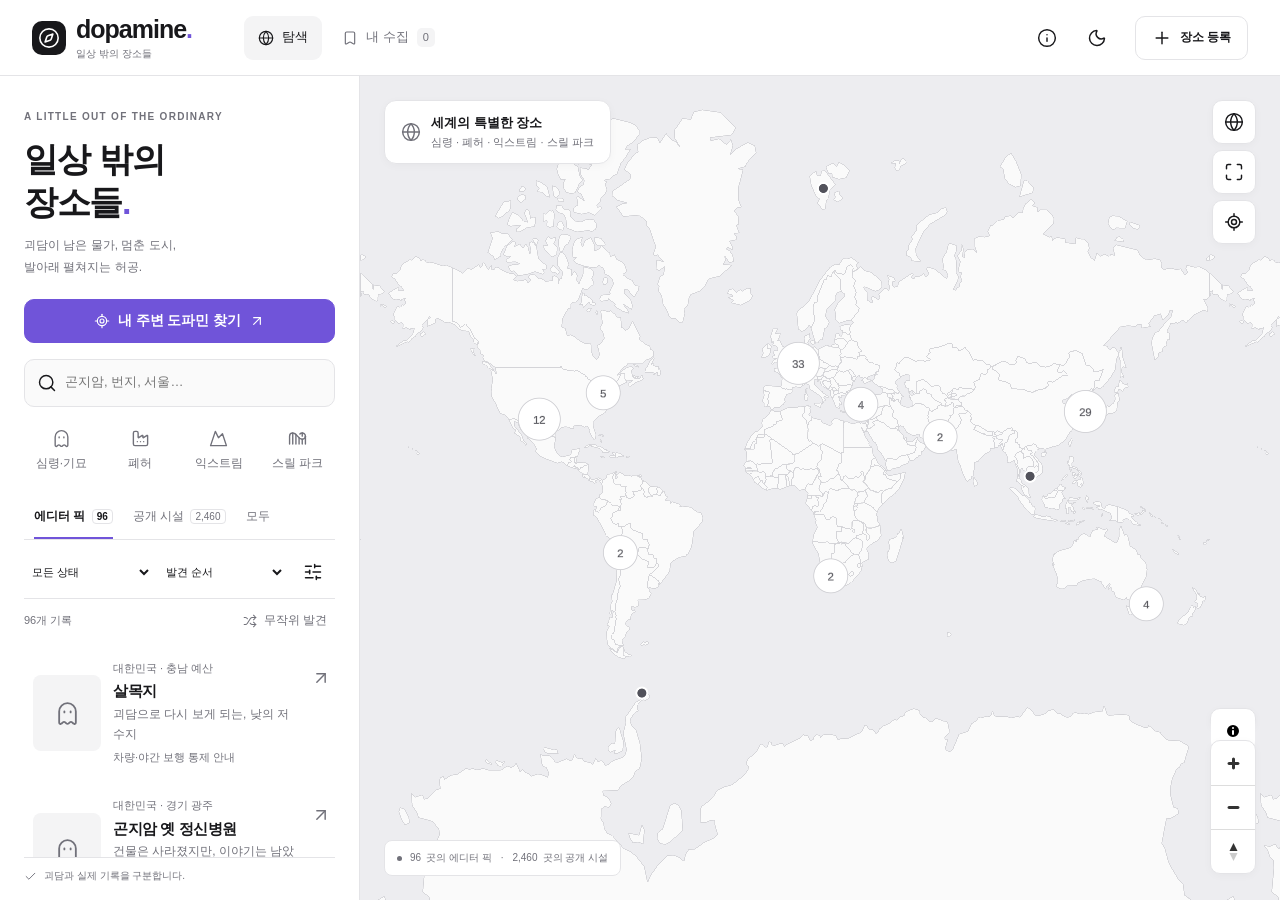
==== commit 66eb29b9: "Publish Dopamine static assets" ====
--- a/index.html
+++ b/index.html
@@ -6,7 +6,7 @@
 <title>Dopamine · 일상 밖의 장소들</title><link rel="icon" href="./favicon.svg"><link rel="manifest" href="./manifest.webmanifest"><link rel="stylesheet" href="./app.css"><script type="module" src="./app.js"></script>
 <meta property="og:title" content="Dopamine · 일상 밖의 장소들"><meta property="og:description" content="심장이 빨라지는 곳을 찾는 세계 지도."><meta property="og:type" content="website">
 <script>try{document.documentElement.dataset.theme=JSON.parse(localStorage.getItem('dopamine-theme'))||(matchMedia('(prefers-color-scheme:dark)').matches?'dark':'light')}catch{}</script>
-</head>
+<link rel="canonical" href="https://hashnut.github.io/dopamine/"><meta property="og:url" content="https://hashnut.github.io/dopamine/"></head>
 <body>
 <a class="skip-link" href="#search">장소 검색으로 이동</a>
 <header class="app-header">
